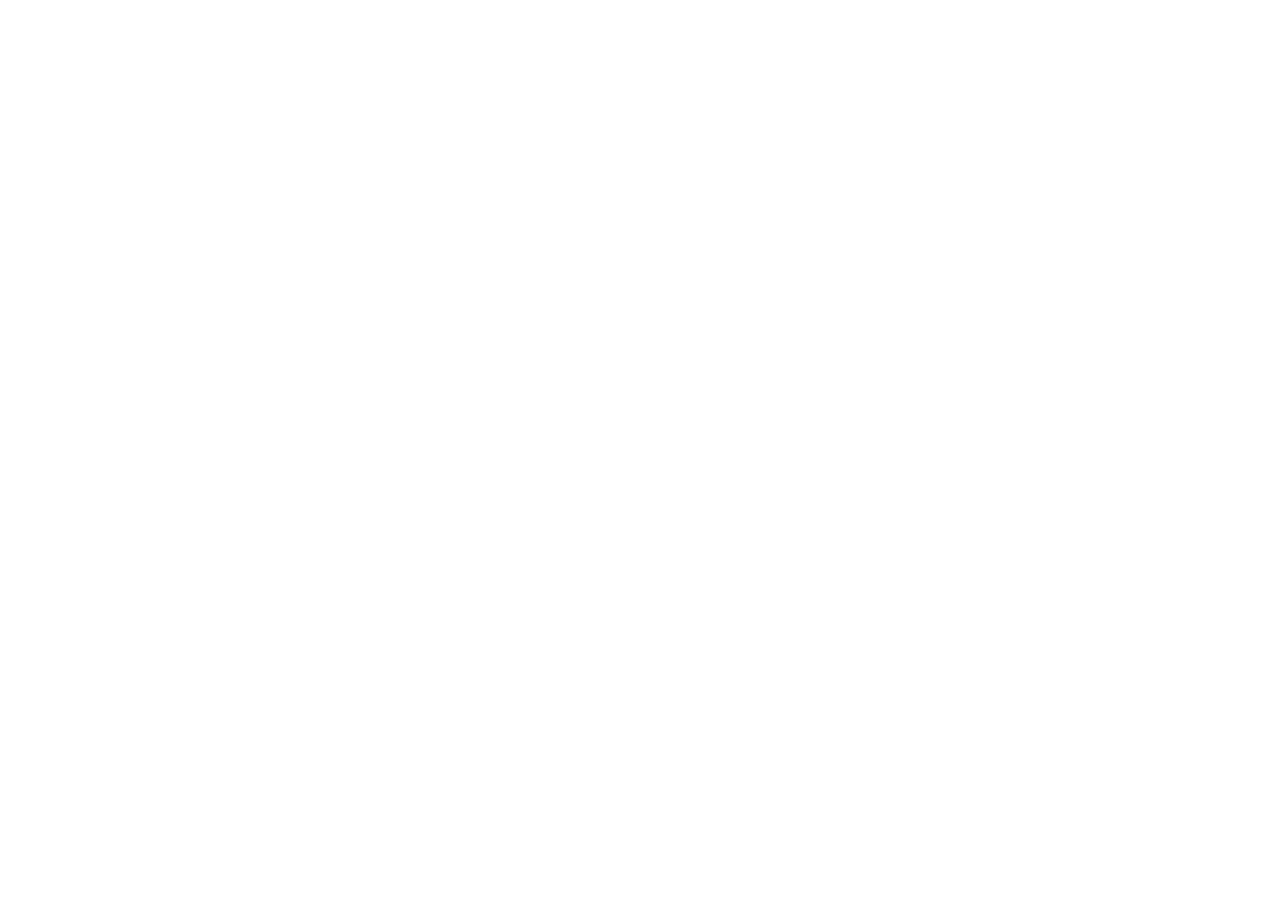
==== index.html @ 1f86a357 "Add production fallback for CCAI relaunch" ====
<!doctype html>
<html lang="en">
<head>
<meta charset="utf-8">
<meta name="viewport" content="width=device-width,initial-scale=1">
<title>Crypto Clarity AI</title>
<meta name="description" content="Crypto portfolio health, concentration risk, stress testing and rebalancing. No wallet connection required.">
<meta http-equiv="refresh" content="0;url=https://cryptoclarityai-live.lovable.app/">
<style>body{background:#080b12;color:#edf4ff;font:16px system-ui;display:grid;place-items:center;min-height:100vh;margin:0}a{color:#65e5c1}</style>
</head>
<body>
<p>Loading Crypto Clarity AI… <a href="https://cryptoclarityai-live.lovable.app/">continue</a></p>
</body>
</html>
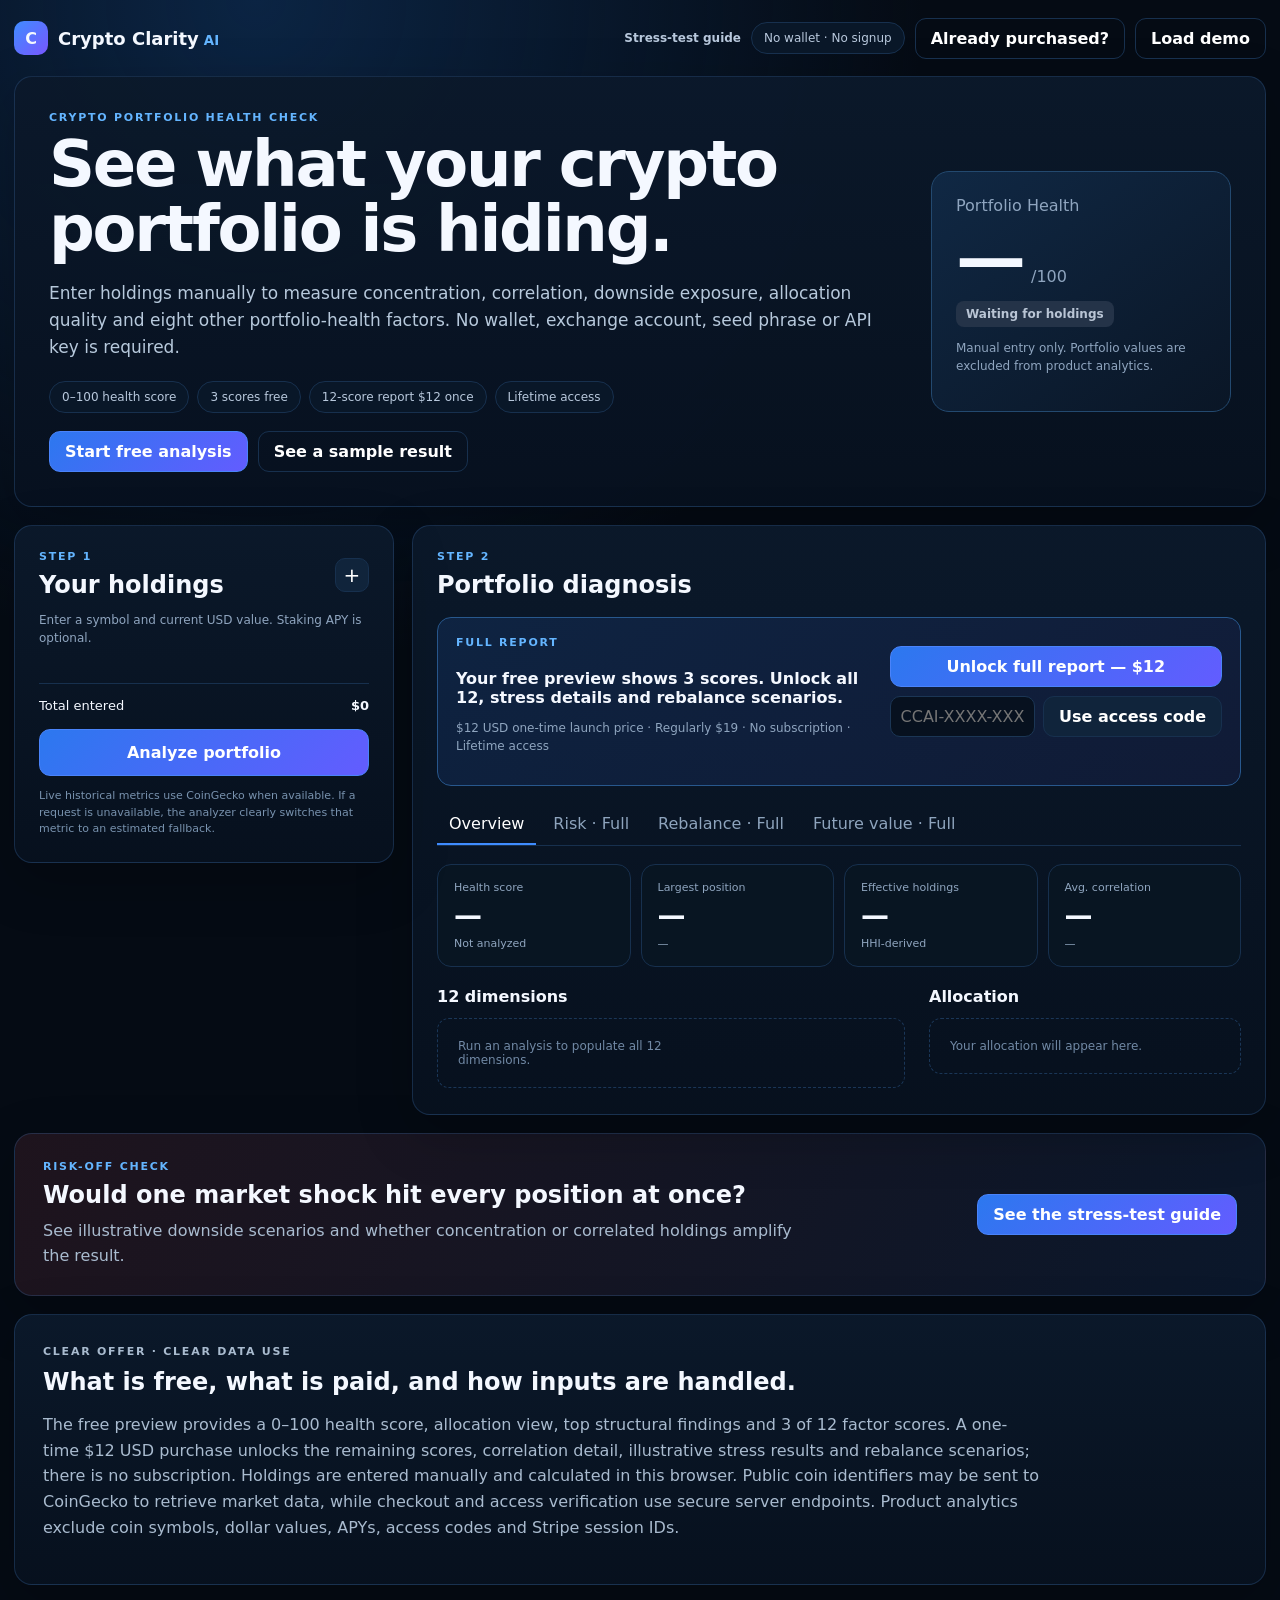
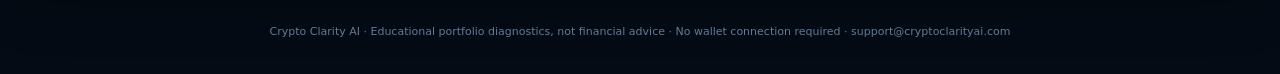
==== commit 6f0a6301: "Add tracked CCAI stress-test conversion campaign" ====
--- a/index.html
+++ b/index.html
@@ -1,14 +1,186 @@
 <!doctype html>
 <html lang="en">
 <head>
-<meta charset="utf-8">
-<meta name="viewport" content="width=device-width,initial-scale=1">
-<title>Crypto Clarity AI</title>
-<meta name="description" content="Crypto portfolio health, concentration risk, stress testing and rebalancing. No wallet connection required.">
-<meta http-equiv="refresh" content="0;url=https://cryptoclarityai-live.lovable.app/">
-<style>body{background:#080b12;color:#edf4ff;font:16px system-ui;display:grid;place-items:center;min-height:100vh;margin:0}a{color:#65e5c1}</style>
+  <meta charset="UTF-8" />
+  <meta name="viewport" content="width=device-width, initial-scale=1.0" />
+  <meta name="theme-color" content="#07111f" />
+  <meta name="description" content="Check your crypto portfolio health score, concentration risk and downside exposure without connecting a wallet. Free preview; complete report for $12 once." />
+
+  <script>
+    (function () {
+      var params = new URLSearchParams(location.search);
+      if (location.pathname === '/checkout/success' && params.has('session_id')) {
+        window.__ccaiCheckoutSessionId = params.get('session_id');
+        history.replaceState({}, '', location.pathname);
+      }
+    })();
+  </script>
+  <script>
+    !function(t,e){var o,n,p,r;e.__SV||(window.posthog=e,e._i=[],e.init=function(i,s,a){function g(t,e){var o=e.split(".");2==o.length&&(t=t[o[0]],e=o[1]),t[e]=function(){t.push([e].concat(Array.prototype.slice.call(arguments,0)))}}(p=t.createElement("script")).type="text/javascript",p.crossOrigin="anonymous",p.async=!0,p.src=s.api_host.replace(".i.posthog.com","-assets.i.posthog.com")+"/static/array.js",(r=t.getElementsByTagName("script")[0]).parentNode.insertBefore(p,r);var u=e;for(void 0!==a?u=e[a]=[]:a="posthog",u.people=u.people||[],u.toString=function(t){var e="posthog";return"posthog"!==a&&(e+="."+a),t||(e+=" (stub)"),e},u.people.toString=function(){return u.toString(1)+".people (stub)"},o="capture identify alias people.set people.set_once set_config register register_once unregister opt_out_capturing has_opted_out_capturing opt_in_capturing reset isFeatureEnabled onFeatureFlags getFeatureFlag getFeatureFlagPayload reloadFeatureFlags group updateEarlyAccessFeatureEnrollment getEarlyAccessFeatures getActiveMatchingSurveys getSurveys getNextSurveyStep onSessionId".split(" "),n=0;n<o.length;n++)g(u,o[n]);e._i.push([i,s,a])},e.__SV=1)}(document,window.posthog||[]);
+    posthog.init('phc_yfGj2gCW6GdiF2PmV78kYWiWhodFVHKrC2s2zm96a6wd',{
+      api_host:'https://us.i.posthog.com',
+      defaults:'2026-05-30',
+      autocapture:false,
+      capture_pageview:true,
+      capture_pageleave:true,
+      disable_session_recording:true,
+      persistence:'localStorage',
+      person_profiles:'identified_only'
+    });
+    posthog.register({product:'crypto_clarity_ai',surface:'migration_app',tracking_version:'ccai-funnel-v2'});
+  </script>
+  <title>Crypto Clarity AI — Portfolio Health Analyzer</title>
+  <link rel="preconnect" href="https://api.coingecko.com" />
+  <link rel="stylesheet" href="./styles.css" />
 </head>
 <body>
-<p>Loading Crypto Clarity AI… <a href="https://cryptoclarityai-live.lovable.app/">continue</a></p>
+  <div class="app-shell">
+    <header class="topbar">
+      <a class="brand" href="#top" aria-label="Crypto Clarity AI home">
+        <span class="brand-mark">C</span>
+        <span><strong>Crypto Clarity</strong><small>AI</small></span>
+      </a>
+      <div class="topbar-actions">
+        <a class="text-link" href="./stress-test" data-track-cta="stress_test_guide">Stress-test guide</a>
+        <span class="privacy-pill">No wallet · No signup</span>
+        <button id="openAccessBtn" class="btn btn-ghost">Already purchased?</button>
+        <button id="loadDemoBtn" class="btn btn-ghost">Load demo</button>
+      </div>
+    </header>
+
+    <main id="top">
+      <section class="hero panel">
+        <div>
+          <p class="eyebrow">CRYPTO PORTFOLIO HEALTH CHECK</p>
+          <h1>See what your crypto portfolio is hiding.</h1>
+          <p class="hero-copy">Enter holdings manually to measure concentration, correlation, downside exposure, allocation quality and eight other portfolio-health factors. No wallet, exchange account, seed phrase or API key is required.</p>
+          <div class="hero-badges">
+            <span>0–100 health score</span><span>3 scores free</span><span>12-score report $12 once</span><span>Lifetime access</span>
+          </div>
+          <div class="hero-actions">
+            <a id="heroAnalyzeCta" class="btn btn-primary" href="#holdings" data-track-cta="hero_start_analysis">Start free analysis</a>
+            <button id="heroDemoBtn" class="btn btn-ghost" type="button">See a sample result</button>
+          </div>
+        </div>
+        <div class="hero-score-card">
+          <span class="muted">Portfolio Health</span>
+          <div class="hero-score"><strong id="heroScore">—</strong><span>/100</span></div>
+          <div id="heroRating" class="rating neutral">Waiting for holdings</div>
+          <p id="heroInsight" class="muted small">Manual entry only. Portfolio values are excluded from product analytics.</p>
+        </div>
+      </section>
+
+      <section id="holdings" class="workspace-grid">
+        <aside class="panel input-panel">
+          <div class="section-heading">
+            <div><p class="eyebrow">STEP 1</p><h2>Your holdings</h2></div>
+            <button id="addHoldingBtn" class="icon-btn" aria-label="Add holding">+</button>
+          </div>
+          <p class="muted small">Enter a symbol and current USD value. Staking APY is optional.</p>
+          <div id="holdingsRows" class="holdings-rows"></div>
+          <div class="input-summary">
+            <span>Total entered</span><strong id="enteredTotal">$0</strong>
+          </div>
+          <button id="analyzeBtn" class="btn btn-primary btn-wide">Analyze portfolio</button>
+          <p id="dataMode" class="status-note">Live historical metrics use CoinGecko when available. If a request is unavailable, the analyzer clearly switches that metric to an estimated fallback.</p>
+        </aside>
+
+        <section class="panel results-panel">
+          <div class="section-heading">
+            <div><p class="eyebrow">STEP 2</p><h2>Portfolio diagnosis</h2></div>
+            <span id="analysisTimestamp" class="muted small"></span>
+          </div>
+
+          <section id="accessGate" class="access-gate" aria-labelledby="accessHeading">
+            <div>
+              <p class="eyebrow">FULL REPORT</p>
+              <h3 id="accessHeading">Your free preview shows 3 scores. Unlock all 12, stress details and rebalance scenarios.</h3>
+              <p class="muted small">$12 USD one-time launch price · Regularly $19 · No subscription · Lifetime access</p>
+            </div>
+            <div class="access-actions">
+              <button id="checkoutBtn" class="btn btn-primary">Unlock full report — $12</button>
+              <form id="accessForm" class="access-form">
+                <input id="accessCodeInput" aria-label="Lifetime access code" autocomplete="off" placeholder="CCAI-XXXX-XXXX-XXXX-XXXX" />
+                <button class="btn" type="submit">Use access code</button>
+              </form>
+              <p id="accessStatus" class="status-note" role="status" aria-live="polite"></p>
+            </div>
+          </section>
+
+          <nav class="tabs" aria-label="Analysis views">
+            <button class="tab active" data-tab="overview">Overview</button>
+            <button class="tab" data-tab="risk" data-requires-access="true" aria-disabled="true">Risk · Full</button>
+            <button class="tab" data-tab="rebalance" data-requires-access="true" aria-disabled="true">Rebalance · Full</button>
+            <button class="tab" data-tab="future" data-requires-access="true" aria-disabled="true">Future value · Full</button>
+          </nav>
+
+          <div id="tab-overview" class="tab-panel active">
+            <div class="kpi-grid">
+              <article class="kpi"><span>Health score</span><strong id="healthScore">—</strong><small id="healthLabel">Not analyzed</small></article>
+              <article class="kpi"><span>Largest position</span><strong id="topWeight">—</strong><small id="topAsset">—</small></article>
+              <article class="kpi"><span>Effective holdings</span><strong id="effectiveHoldings">—</strong><small>HHI-derived</small></article>
+              <article class="kpi"><span>Avg. correlation</span><strong id="avgCorrelation">—</strong><small id="correlationMode">—</small></article>
+            </div>
+            <div class="score-layout">
+              <div>
+                <h3>12 dimensions</h3>
+                <div id="dimensionGrid" class="dimension-grid empty-state">Run an analysis to populate all 12 dimensions.</div>
+              </div>
+              <div>
+                <h3>Allocation</h3>
+                <div id="allocationBars" class="allocation-bars empty-state">Your allocation will appear here.</div>
+                <div id="topInsights" class="insights"></div>
+              </div>
+            </div>
+          </div>
+
+          <div id="tab-risk" class="tab-panel">
+            <div class="section-heading compact"><div><h3>Crash stress tests</h3><p class="muted small">Illustrative historical-style shocks applied to your current dollar allocation.</p></div></div>
+            <div id="stressGrid" class="stress-grid empty-state">Run an analysis to calculate downside scenarios.</div>
+            <h3>Historical risk metrics</h3>
+            <div id="assetRiskTable" class="table-wrap empty-state">Historical volatility, max drawdown and BTC correlation will appear here when available.</div>
+          </div>
+
+          <div id="tab-rebalance" class="tab-panel">
+            <div class="strategy-picker" role="group" aria-label="Rebalance strategy">
+              <button class="strategy active" data-strategy="btcCore">BTC Core</button>
+              <button class="strategy" data-strategy="balanced">Balanced</button>
+              <button class="strategy" data-strategy="aggressive">Aggressive Diversification</button>
+            </div>
+            <p class="muted small">Migration-build targets are transparent defaults designed to preserve the three strategy modes from CCAI. They should be validated against the original Replit formulas before production cutover.</p>
+            <div id="rebalanceSummary" class="rebalance-summary empty-state">Run an analysis to generate exact dollar moves.</div>
+            <div id="rebalanceTable" class="table-wrap"></div>
+          </div>
+
+          <div id="tab-future" class="tab-panel">
+            <div class="future-controls">
+              <label>Years<input id="futureYears" type="range" min="1" max="15" value="5" /><span id="futureYearsLabel">5 years</span></label>
+              <label>Monthly contribution<input id="monthlyContribution" type="number" min="0" step="50" value="0" /></label>
+            </div>
+            <div id="futureCards" class="future-grid empty-state">Run an analysis to project bear, base and bull scenarios.</div>
+            <p class="status-note">Future-value scenarios are educational illustrations, not forecasts or financial advice. Staking APY is included only for positions you mark as staked.</p>
+          </div>
+        </section>
+      </section>
+
+      <section class="panel campaign-strip" aria-labelledby="stressCampaignHeading">
+        <div>
+          <p class="eyebrow">RISK-OFF CHECK</p>
+          <h2 id="stressCampaignHeading">Would one market shock hit every position at once?</h2>
+          <p>See illustrative downside scenarios and whether concentration or correlated holdings amplify the result.</p>
+        </div>
+        <a class="btn btn-primary" href="./stress-test" data-track-cta="in_app_stress_test">See the stress-test guide</a>
+      </section>
+
+      <section class="panel methodology-note">
+        <p class="eyebrow">CLEAR OFFER · CLEAR DATA USE</p>
+        <h2>What is free, what is paid, and how inputs are handled.</h2>
+        <p>The free preview provides a 0–100 health score, allocation view, top structural findings and 3 of 12 factor scores. A one-time $12 USD purchase unlocks the remaining scores, correlation detail, illustrative stress results and rebalance scenarios; there is no subscription. Holdings are entered manually and calculated in this browser. Public coin identifiers may be sent to CoinGecko to retrieve market data, while checkout and access verification use secure server endpoints. Product analytics exclude coin symbols, dollar values, APYs, access codes and Stripe session IDs.</p>
+      </section>
+    </main>
+
+    <footer>Crypto Clarity AI · Educational portfolio diagnostics, not financial advice · No wallet connection required · support@cryptoclarityai.com</footer>
+  </div>
+  <script type="module" src="./app.js"></script>
 </body>
-</html>+</html>
--- a/styles.css
+++ b/styles.css
@@ -0,0 +1,81 @@
+:root {
+  --bg: #050b14;
+  --panel: #091423;
+  --panel-2: #0d1b2d;
+  --line: #17304e;
+  --text: #f4f8ff;
+  --muted: #8fa5bf;
+  --blue: #3f8cff;
+  --blue-2: #64b5ff;
+  --green: #31d18b;
+  --yellow: #f6c85f;
+  --red: #ff6877;
+  --radius: 18px;
+  font-family: Inter, ui-sans-serif, system-ui, -apple-system, BlinkMacSystemFont, "Segoe UI", sans-serif;
+  color: var(--text);
+  background: var(--bg);
+}
+* { box-sizing: border-box; }
+html { scroll-behavior: smooth; }
+body { margin: 0; background: radial-gradient(circle at 20% 0%, #0b2443 0, transparent 34%), var(--bg); min-height: 100vh; }
+button, input { font: inherit; }
+button { cursor: pointer; }
+.app-shell { width: min(1480px, calc(100% - 28px)); margin: 0 auto; }
+.topbar { height: 76px; display:flex; align-items:center; justify-content:space-between; gap:16px; }
+.brand { color:var(--text); text-decoration:none; display:flex; align-items:center; gap:10px; }
+.brand-mark { display:grid; place-items:center; width:34px; height:34px; border-radius:10px; background:linear-gradient(135deg,var(--blue),#7857ff); font-weight:900; }
+.brand strong { font-size:18px; }.brand small { color:var(--blue-2); margin-left:5px; font-weight:800; }
+.topbar-actions { display:flex; align-items:center; gap:10px; }
+.text-link { color:#b8c8dc; font-size:12px; font-weight:750; text-decoration:none; }.text-link:hover{color:white}
+.privacy-pill, .hero-badges span { border:1px solid var(--line); background:#091728; color:#b8c8dc; border-radius:999px; padding:8px 12px; font-size:12px; }
+.panel { border:1px solid rgba(67,126,190,.25); background:linear-gradient(180deg,rgba(11,25,43,.97),rgba(7,17,31,.96)); border-radius:var(--radius); box-shadow:0 18px 55px rgba(0,0,0,.22); }
+.hero { padding:34px; display:grid; grid-template-columns:minmax(0,1fr) 300px; gap:36px; align-items:center; }
+.eyebrow { margin:0 0 8px; color:var(--blue-2); font-size:11px; font-weight:900; letter-spacing:.16em; }
+h1 { margin:0; font-size:clamp(34px,5vw,64px); line-height:1.02; max-width:850px; letter-spacing:-.035em; }
+h2 { margin:0; font-size:24px; } h3 { margin:20px 0 12px; font-size:16px; }
+.hero-copy { color:#b7c9dc; font-size:17px; line-height:1.6; max-width:900px; }
+.hero-badges { display:flex; flex-wrap:wrap; gap:8px; margin-top:20px; }
+.hero-actions { display:flex; flex-wrap:wrap; gap:10px; margin-top:18px; }.hero-actions .btn{text-decoration:none;display:inline-flex;align-items:center;justify-content:center}
+.hero-score-card { min-height:220px; border-radius:18px; padding:24px; background:linear-gradient(145deg,#102844,#0a1626); border:1px solid #23496f; display:flex; flex-direction:column; justify-content:center; }
+.hero-score { display:flex; align-items:baseline; gap:5px; margin:8px 0; }.hero-score strong { font-size:70px; line-height:1; }.hero-score span { color:var(--muted); }
+.rating { display:inline-flex; width:max-content; padding:6px 10px; border-radius:8px; font-size:12px; font-weight:800; }.rating.neutral{background:#243348;color:#b9c5d5}.rating.good{background:rgba(49,209,139,.14);color:var(--green)}.rating.warn{background:rgba(246,200,95,.14);color:var(--yellow)}.rating.bad{background:rgba(255,104,119,.14);color:var(--red)}
+.workspace-grid { display:grid; grid-template-columns:380px minmax(0,1fr); gap:18px; margin-top:18px; align-items:start; }
+.input-panel,.results-panel,.methodology-note { padding:24px; }.input-panel { position:sticky; top:12px; }
+.section-heading { display:flex; align-items:center; justify-content:space-between; gap:16px; }.section-heading.compact { align-items:flex-start; }
+.muted { color:var(--muted); }.small { font-size:12px; line-height:1.5; }
+.icon-btn { width:34px;height:34px;border-radius:10px;border:1px solid var(--line);color:white;background:#10243b;font-size:20px; }
+.holdings-rows { display:flex; flex-direction:column; gap:10px; margin:18px 0; }
+.holding-row { display:grid; grid-template-columns:68px 1fr 70px 34px; gap:7px; align-items:center; }
+.holding-row input { width:100%; min-width:0; background:#07111f; color:white; border:1px solid #1b3655; border-radius:10px; padding:10px; outline:none; }.holding-row input:focus{border-color:var(--blue)}
+.holding-row .apy-wrap { position:relative; }.holding-row .apy-wrap::after{content:"%";position:absolute;right:9px;top:10px;color:var(--muted);font-size:12px}.holding-row .apy-wrap input{padding-right:22px}
+.remove-btn { width:34px;height:34px;border:0;border-radius:10px;background:#24141c;color:#ff8a94; }
+.input-summary { display:flex; justify-content:space-between; border-top:1px solid var(--line); padding-top:14px; margin-top:4px; font-size:13px; }
+.btn { border-radius:11px; padding:10px 15px; border:1px solid var(--line); color:white; background:#10243b; font-weight:750; }.btn:hover{filter:brightness(1.08)}.btn-primary{background:linear-gradient(135deg,#2c78ef,#635cff);border-color:#4a83fa}.btn-ghost{background:transparent}.btn-wide{width:100%;margin-top:16px;padding:13px}
+.status-note { color:#7892ae; font-size:11px; line-height:1.5; margin:12px 0 0; }
+.tabs { display:flex; gap:5px; margin:18px 0; border-bottom:1px solid var(--line); overflow:auto; }.tab{border:0;background:transparent;color:#8ea4bd;padding:10px 12px;border-bottom:2px solid transparent;white-space:nowrap}.tab.active{color:white;border-color:var(--blue)}.tab-panel{display:none}.tab-panel.active{display:block}
+.kpi-grid { display:grid; grid-template-columns:repeat(4,minmax(0,1fr)); gap:10px; }.kpi{padding:16px;border:1px solid var(--line);border-radius:14px;background:#081522}.kpi span,.kpi small{display:block;color:var(--muted);font-size:11px}.kpi strong{display:block;font-size:28px;margin:5px 0}
+.score-layout { display:grid; grid-template-columns:1.2fr .8fr; gap:24px; }
+.dimension-grid { display:grid; grid-template-columns:repeat(2,minmax(0,1fr)); gap:9px; }.dimension-card{padding:13px;border:1px solid var(--line);border-radius:12px;background:#081522}.dimension-top{display:flex;justify-content:space-between;gap:8px;font-size:12px}.score-bar{height:6px;background:#14283e;border-radius:99px;margin-top:10px;overflow:hidden}.score-fill{height:100%;border-radius:99px;background:linear-gradient(90deg,#ff6877,#f6c85f 45%,#31d18b)}
+.allocation-bars{display:flex;flex-direction:column;gap:10px}.allocation-row{display:grid;grid-template-columns:52px 1fr 54px;gap:8px;align-items:center;font-size:12px}.allocation-track{height:9px;background:#14283e;border-radius:99px;overflow:hidden}.allocation-fill{height:100%;background:linear-gradient(90deg,var(--blue),#7a64ff);border-radius:99px}
+.insights { display:flex; flex-direction:column; gap:8px; margin-top:16px; }.insight{padding:12px;border-left:3px solid var(--blue);background:#091a2a;border-radius:7px;font-size:12px;line-height:1.45}.insight.warn{border-color:var(--yellow)}.insight.bad{border-color:var(--red)}
+.empty-state { color:#7189a5; border:1px dashed #1a3657; border-radius:12px; padding:20px; font-size:12px; }
+.stress-grid { display:grid;grid-template-columns:repeat(4,minmax(0,1fr));gap:10px }.stress-card{padding:15px;border:1px solid var(--line);border-radius:12px;background:#081522}.stress-card span,.stress-card small{display:block;color:var(--muted);font-size:11px}.stress-card strong{display:block;color:var(--red);font-size:20px;margin:6px 0}.stress-card em{font-style:normal;color:#dbe7f5;font-size:12px}
+.table-wrap{overflow:auto;border:1px solid var(--line);border-radius:12px}.table-wrap table{width:100%;border-collapse:collapse;font-size:12px}.table-wrap th,.table-wrap td{text-align:left;padding:10px 12px;border-bottom:1px solid #132b46;white-space:nowrap}.table-wrap th{color:#8ea4bd;font-weight:700;background:#081522}.table-wrap tr:last-child td{border-bottom:0}
+.strategy-picker{display:flex;gap:7px;flex-wrap:wrap;margin-top:8px}.strategy{border:1px solid var(--line);background:#081522;color:#8ea4bd;padding:9px 12px;border-radius:10px}.strategy.active{background:#12325b;color:white;border-color:#2d70bc}
+.rebalance-summary{margin:16px 0;padding:16px;border:1px solid var(--line);border-radius:12px;background:#081522}.move-buy{color:var(--green);font-weight:800}.move-sell{color:var(--red);font-weight:800}.move-hold{color:var(--muted)}
+.future-controls{display:grid;grid-template-columns:1fr 1fr;gap:14px;margin:10px 0 18px}.future-controls label{display:flex;flex-direction:column;gap:7px;color:var(--muted);font-size:12px}.future-controls input[type="number"]{background:#07111f;color:white;border:1px solid var(--line);border-radius:10px;padding:10px}.future-controls input[type="range"]{width:100%}
+.future-grid{display:grid;grid-template-columns:repeat(3,minmax(0,1fr));gap:10px}.future-card{padding:18px;border:1px solid var(--line);border-radius:14px;background:#081522}.future-card span{font-size:12px;color:var(--muted)}.future-card strong{display:block;font-size:26px;margin:8px 0}.future-card small{color:#89a2bd}
+.methodology-note{margin:18px 0;padding:28px}.methodology-note p{max-width:1000px;line-height:1.6;color:#a9bbcf}footer{text-align:center;color:#617a96;font-size:11px;padding:22px 0 36px}
+.campaign-strip{margin:18px 0 0;padding:26px 28px;display:flex;align-items:center;justify-content:space-between;gap:24px;background:linear-gradient(120deg,rgba(255,104,119,.1),rgba(63,140,255,.1))}.campaign-strip h2{max-width:760px}.campaign-strip p:not(.eyebrow){margin:10px 0 0;max-width:780px;color:#a9bbcf;line-height:1.55}.campaign-strip .btn{white-space:nowrap;text-decoration:none}
+@media(max-width:1050px){.workspace-grid{grid-template-columns:1fr}.input-panel{position:static}.score-layout{grid-template-columns:1fr}.stress-grid{grid-template-columns:repeat(2,1fr)}}
+@media(max-width:720px){.app-shell{width:min(100% - 16px,1480px)}.topbar{height:64px}.privacy-pill,.topbar-actions .text-link{display:none}.hero{grid-template-columns:1fr;padding:22px}.hero-score-card{min-height:170px}.hero-score strong{font-size:56px}.input-panel,.results-panel{padding:16px}.holding-row{grid-template-columns:62px 1fr 62px 32px}.kpi-grid{grid-template-columns:repeat(2,1fr)}.dimension-grid{grid-template-columns:1fr}.stress-grid,.future-grid,.future-controls{grid-template-columns:1fr}.topbar-actions .btn{padding:8px 10px}.campaign-strip{align-items:flex-start;flex-direction:column;padding:22px}.campaign-strip .btn{width:100%;text-align:center}}
+
+
+.access-gate{margin:18px 0;padding:18px;border:1px solid #28588d;border-radius:14px;background:linear-gradient(135deg,rgba(44,120,239,.13),rgba(99,92,255,.08));display:grid;grid-template-columns:minmax(0,1fr) minmax(300px,.8fr);gap:18px;align-items:center}
+.access-gate.unlocked{border-color:rgba(49,209,139,.45);background:rgba(49,209,139,.08)}
+.access-actions{display:flex;flex-direction:column;gap:9px}.access-form{display:grid;grid-template-columns:1fr auto;gap:8px}.access-form input{min-width:0;background:#07111f;color:white;border:1px solid #1b3655;border-radius:10px;padding:10px}
+.tab.locked{color:#667a90}.dimension-locked{border-style:dashed;background:linear-gradient(135deg,#0a1727,#101a2b)}
+@media(max-width:720px){.access-gate{grid-template-columns:1fr}.access-form{grid-template-columns:1fr}}
+
+.campaign-page{max-width:1180px}.campaign-hero{padding:54px;display:grid;grid-template-columns:minmax(0,1fr) 300px;gap:42px;align-items:center}.campaign-hero h1{font-size:clamp(38px,6vw,68px)}.shock-card{padding:26px;border-radius:18px;border:1px solid rgba(255,104,119,.4);background:linear-gradient(145deg,#23141d,#0b1726)}.shock-card span,.shock-card small{display:block;color:var(--muted);font-size:12px}.shock-card strong{display:block;margin:12px 0 4px;color:var(--red);font-size:54px;line-height:1}.shock-card p{margin:8px 0 18px;color:#dce7f3}.campaign-content{display:grid;grid-template-columns:1.15fr .85fr;gap:18px;margin-top:18px}.explainer-card{padding:30px}.explainer-card>p{color:#a9bbcf;line-height:1.65}.scenario-result{display:grid;grid-template-columns:repeat(3,1fr);gap:10px;margin:22px 0}.scenario-result div{padding:14px;border-radius:12px;border:1px solid var(--line);background:#081522}.scenario-result span{display:block;color:var(--muted);font-size:11px}.scenario-result strong{display:block;margin-top:7px;font-size:20px}.scenario-result .loss{color:var(--red)}.check-list{display:flex;flex-direction:column;gap:14px;padding-left:20px;color:#a9bbcf;line-height:1.5}.check-list strong{color:white}.final-cta{margin-top:18px;padding:38px;text-align:center}.final-cta h2,.final-cta>p{max-width:780px;margin-left:auto;margin-right:auto}.final-cta>p{color:#a9bbcf;line-height:1.6}.final-cta .btn{display:inline-flex;margin-top:8px;text-decoration:none}.final-cta .status-note{margin-top:18px}
+@media(max-width:800px){.campaign-hero{grid-template-columns:1fr;padding:28px}.campaign-content{grid-template-columns:1fr}.scenario-result{grid-template-columns:1fr}.final-cta{padding:28px}}
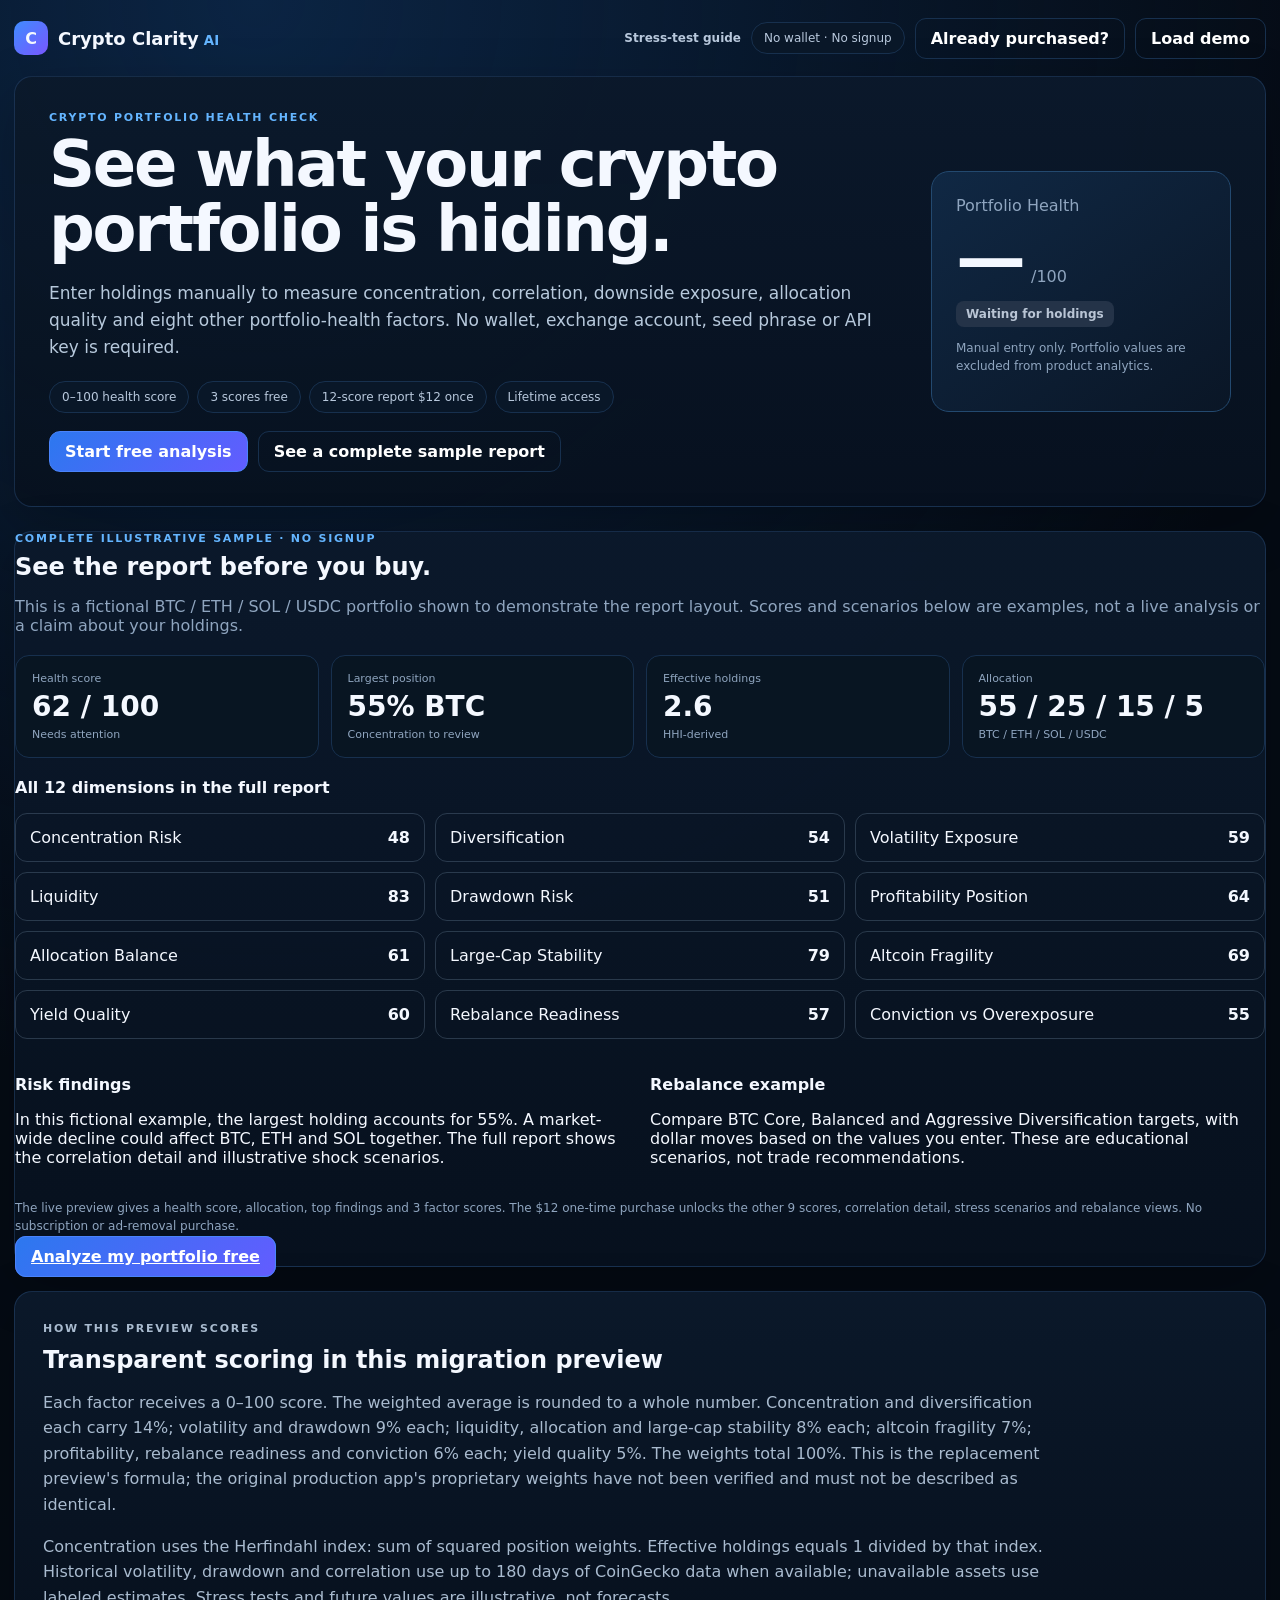
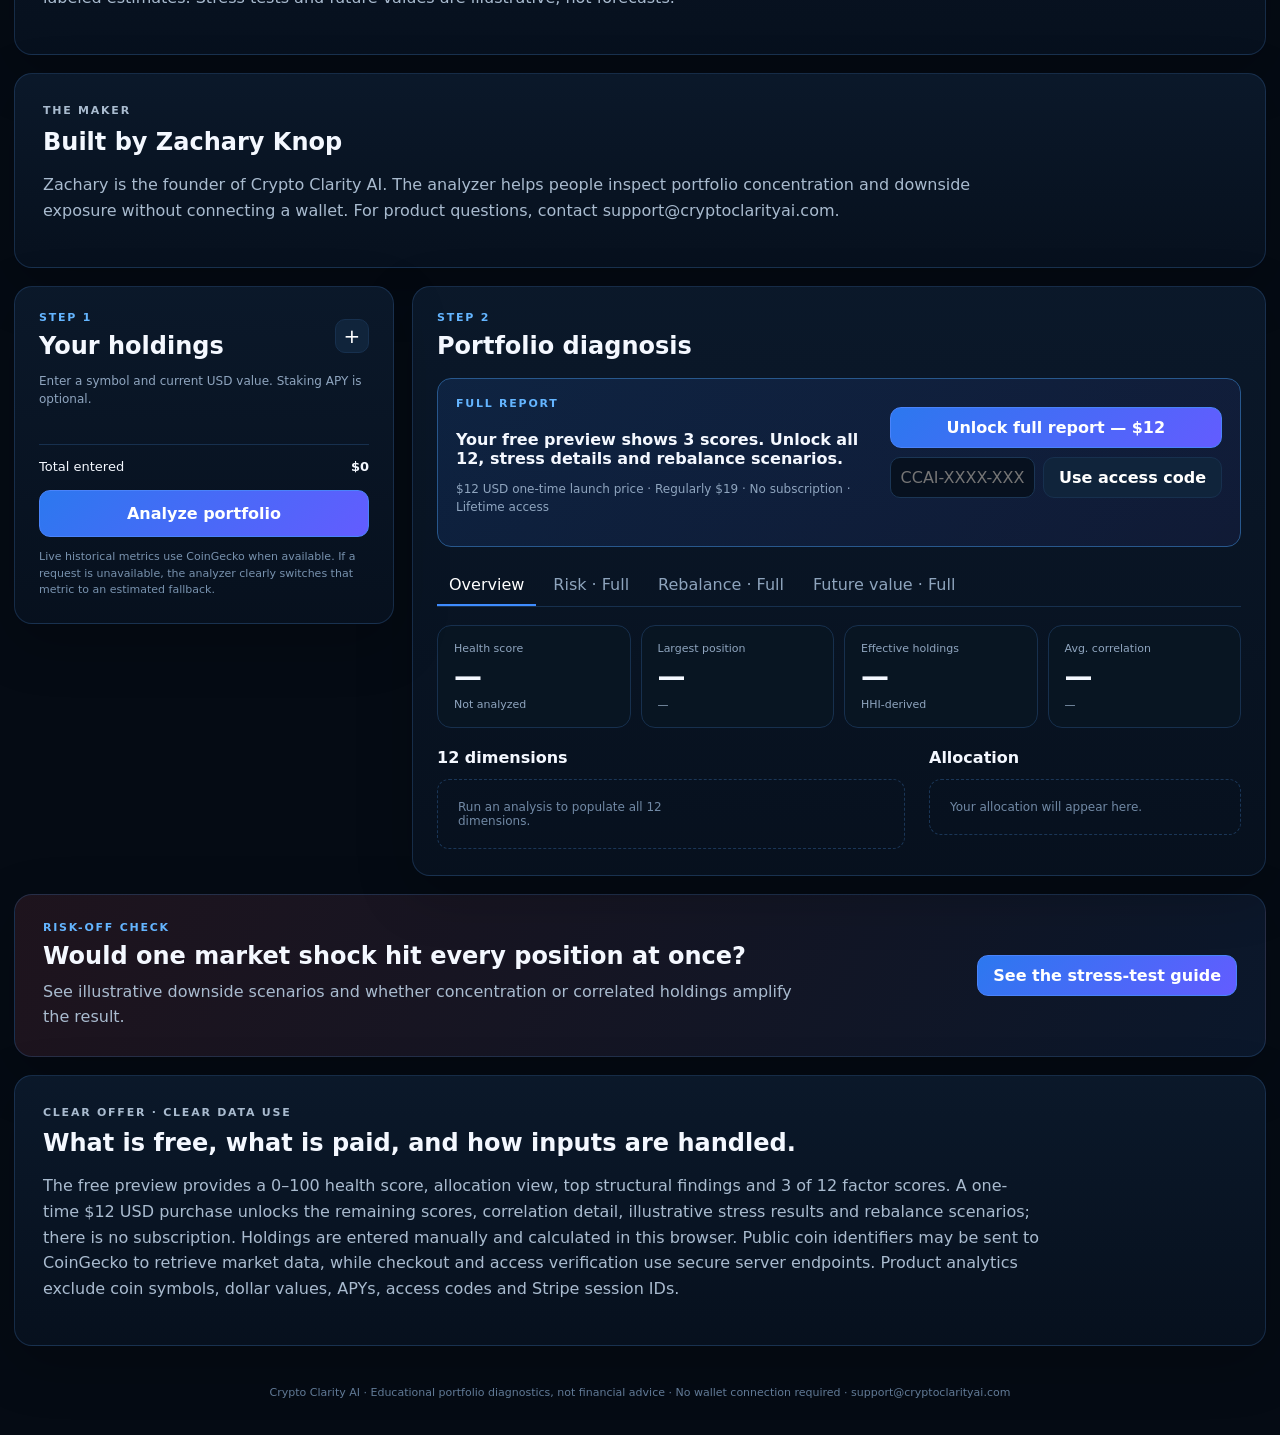
==== commit a606815a: "Show complete illustrative report, offer, preview weights, and maker" ====
--- a/index.html
+++ b/index.html
@@ -4,7 +4,7 @@
   <meta charset="UTF-8" />
   <meta name="viewport" content="width=device-width, initial-scale=1.0" />
   <meta name="theme-color" content="#07111f" />
-  <meta name="description" content="Check your crypto portfolio health score, concentration risk and downside exposure without connecting a wallet. Free preview; complete report for $12 once." />
+  <meta name="description" content="Check your crypto portfolio health score, concentration risk and downside exposure without connecting a wallet. Free preview with 3 factor scores; full 12-factor report for $12 once, no subscription." />
 
   <script>
     (function () {
@@ -32,6 +32,9 @@
   <title>Crypto Clarity AI — Portfolio Health Analyzer</title>
   <link rel="preconnect" href="https://api.coingecko.com" />
   <link rel="stylesheet" href="./styles.css" />
+<style>
+.sample-report{margin:24px 0}.sample-summary{display:grid;grid-template-columns:repeat(4,minmax(0,1fr));gap:12px;margin:20px 0}.sample-dimensions{display:grid;grid-template-columns:repeat(3,minmax(0,1fr));gap:10px;margin:16px 0}.sample-dimensions span{display:flex;justify-content:space-between;gap:12px;padding:14px;border:1px solid rgba(160,190,220,.22);border-radius:12px}.sample-detail{display:grid;grid-template-columns:repeat(2,minmax(0,1fr));gap:20px;margin:16px 0}@media(max-width:760px){.sample-summary,.sample-dimensions,.sample-detail{grid-template-columns:1fr}}
+</style>
 </head>
 <body>
   <div class="app-shell">
@@ -59,7 +62,7 @@
           </div>
           <div class="hero-actions">
             <a id="heroAnalyzeCta" class="btn btn-primary" href="#holdings" data-track-cta="hero_start_analysis">Start free analysis</a>
-            <button id="heroDemoBtn" class="btn btn-ghost" type="button">See a sample result</button>
+            <a class="btn btn-ghost" href="#sample-report">See a complete sample report</a>
           </div>
         </div>
         <div class="hero-score-card">
@@ -70,6 +73,36 @@
         </div>
       </section>
 
+
+      <section class="panel sample-report" id="sample-report" aria-labelledby="sampleHeading">
+        <p class="eyebrow">COMPLETE ILLUSTRATIVE SAMPLE · NO SIGNUP</p>
+        <h2 id="sampleHeading">See the report before you buy.</h2>
+        <p class="muted">This is a fictional BTC / ETH / SOL / USDC portfolio shown to demonstrate the report layout. Scores and scenarios below are examples, not a live analysis or a claim about your holdings.</p>
+        <div class="sample-summary">
+          <article class="kpi"><span>Health score</span><strong>62 / 100</strong><small>Needs attention</small></article>
+          <article class="kpi"><span>Largest position</span><strong>55% BTC</strong><small>Concentration to review</small></article>
+          <article class="kpi"><span>Effective holdings</span><strong>2.6</strong><small>HHI-derived</small></article>
+          <article class="kpi"><span>Allocation</span><strong>55 / 25 / 15 / 5</strong><small>BTC / ETH / SOL / USDC</small></article>
+        </div>
+        <h3>All 12 dimensions in the full report</h3>
+        <div class="sample-dimensions">
+          <span>Concentration Risk <b>48</b></span><span>Diversification <b>54</b></span><span>Volatility Exposure <b>59</b></span><span>Liquidity <b>83</b></span>
+          <span>Drawdown Risk <b>51</b></span><span>Profitability Position <b>64</b></span><span>Allocation Balance <b>61</b></span><span>Large-Cap Stability <b>79</b></span>
+          <span>Altcoin Fragility <b>69</b></span><span>Yield Quality <b>60</b></span><span>Rebalance Readiness <b>57</b></span><span>Conviction vs Overexposure <b>55</b></span>
+        </div>
+        <div class="sample-detail"><div><h3>Risk findings</h3><p>In this fictional example, the largest holding accounts for 55%. A market-wide decline could affect BTC, ETH and SOL together. The full report shows the correlation detail and illustrative shock scenarios.</p></div><div><h3>Rebalance example</h3><p>Compare BTC Core, Balanced and Aggressive Diversification targets, with dollar moves based on the values you enter. These are educational scenarios, not trade recommendations.</p></div></div>
+        <p class="muted small">The live preview gives a health score, allocation, top findings and 3 factor scores. The $12 one-time purchase unlocks the other 9 scores, correlation detail, stress scenarios and rebalance views. No subscription or ad-removal purchase.</p>
+        <a class="btn btn-primary" href="#holdings" data-track-cta="sample_start_analysis">Analyze my portfolio free</a>
+      </section>
+
+      <section class="panel methodology-note" id="methodology">
+        <p class="eyebrow">HOW THIS PREVIEW SCORES</p>
+        <h2>Transparent scoring in this migration preview</h2>
+        <p>Each factor receives a 0–100 score. The weighted average is rounded to a whole number. Concentration and diversification each carry 14%; volatility and drawdown 9% each; liquidity, allocation and large-cap stability 8% each; altcoin fragility 7%; profitability, rebalance readiness and conviction 6% each; yield quality 5%. The weights total 100%. This is the replacement preview's formula; the original production app's proprietary weights have not been verified and must not be described as identical.</p>
+        <p>Concentration uses the Herfindahl index: sum of squared position weights. Effective holdings equals 1 divided by that index. Historical volatility, drawdown and correlation use up to 180 days of CoinGecko data when available; unavailable assets use labeled estimates. Stress tests and future values are illustrative, not forecasts.</p>
+      </section>
+
+      <section class="panel methodology-note" id="maker"><p class="eyebrow">THE MAKER</p><h2>Built by Zachary Knop</h2><p>Zachary is the founder of Crypto Clarity AI. The analyzer helps people inspect portfolio concentration and downside exposure without connecting a wallet. For product questions, contact support@cryptoclarityai.com.</p></section>
       <section id="holdings" class="workspace-grid">
         <aside class="panel input-panel">
           <div class="section-heading">
--- a/styles.css
+++ b/styles.css
@@ -79,3 +79,30 @@
 
 .campaign-page{max-width:1180px}.campaign-hero{padding:54px;display:grid;grid-template-columns:minmax(0,1fr) 300px;gap:42px;align-items:center}.campaign-hero h1{font-size:clamp(38px,6vw,68px)}.shock-card{padding:26px;border-radius:18px;border:1px solid rgba(255,104,119,.4);background:linear-gradient(145deg,#23141d,#0b1726)}.shock-card span,.shock-card small{display:block;color:var(--muted);font-size:12px}.shock-card strong{display:block;margin:12px 0 4px;color:var(--red);font-size:54px;line-height:1}.shock-card p{margin:8px 0 18px;color:#dce7f3}.campaign-content{display:grid;grid-template-columns:1.15fr .85fr;gap:18px;margin-top:18px}.explainer-card{padding:30px}.explainer-card>p{color:#a9bbcf;line-height:1.65}.scenario-result{display:grid;grid-template-columns:repeat(3,1fr);gap:10px;margin:22px 0}.scenario-result div{padding:14px;border-radius:12px;border:1px solid var(--line);background:#081522}.scenario-result span{display:block;color:var(--muted);font-size:11px}.scenario-result strong{display:block;margin-top:7px;font-size:20px}.scenario-result .loss{color:var(--red)}.check-list{display:flex;flex-direction:column;gap:14px;padding-left:20px;color:#a9bbcf;line-height:1.5}.check-list strong{color:white}.final-cta{margin-top:18px;padding:38px;text-align:center}.final-cta h2,.final-cta>p{max-width:780px;margin-left:auto;margin-right:auto}.final-cta>p{color:#a9bbcf;line-height:1.6}.final-cta .btn{display:inline-flex;margin-top:8px;text-decoration:none}.final-cta .status-note{margin-top:18px}
 @media(max-width:800px){.campaign-hero{grid-template-columns:1fr;padding:28px}.campaign-content{grid-template-columns:1fr}.scenario-result{grid-template-columns:1fr}.final-cta{padding:28px}}
+
+
+/* Competitor exit-ramp comparison pages */
+.comparison-page{max-width:1180px}
+.comparison-hero{padding:52px;display:grid;grid-template-columns:minmax(0,1fr) 300px;gap:42px;align-items:center}
+.comparison-hero h1{font-size:clamp(38px,6vw,66px)}
+.comparison-score-card{padding:28px;border-radius:18px;border:1px solid rgba(63,140,255,.42);background:linear-gradient(145deg,#102844,#091423)}
+.comparison-score-card>span,.comparison-score-card small{display:block;color:var(--muted);font-size:12px}
+.comparison-score-card>strong{display:block;font-size:64px;line-height:1;margin:14px 0 10px}
+.comparison-score-card>strong span{font-size:22px;color:var(--muted)}
+.comparison-score-card p{color:#c3d2e4;line-height:1.5}
+.comparison-grid{display:grid;grid-template-columns:1fr 1fr;gap:18px;margin-top:18px}
+.comparison-card{padding:30px;position:relative;overflow:hidden}
+.comparison-card h2{font-size:28px}.comparison-card>p:not(.eyebrow){color:#a9bbcf;line-height:1.6}
+.comparison-card.analyzer-card{border-color:rgba(63,140,255,.55);background:linear-gradient(160deg,rgba(24,70,126,.48),rgba(7,17,31,.97))}
+.comparison-card.analyzer-card:after{content:"ANALYZER";position:absolute;right:-22px;top:18px;transform:rotate(38deg);font-size:10px;letter-spacing:.16em;font-weight:900;color:#84bdff;opacity:.65}
+.comparison-list{display:flex;flex-direction:column;gap:12px;margin:22px 0 0;padding:0;list-style:none;color:#c5d2e1}
+.comparison-list li{position:relative;padding-left:24px;line-height:1.45}
+.comparison-list li:before{content:"•";position:absolute;left:4px;color:#7390ad;font-weight:900}
+.check-list-compact li:before{content:"✓";left:0;color:var(--green)}
+.bridge-card{margin-top:18px;padding:38px;text-align:center;background:linear-gradient(120deg,rgba(99,92,255,.12),rgba(63,140,255,.1))}
+.bridge-card h2,.bridge-card>p:not(.eyebrow){max-width:820px;margin-left:auto;margin-right:auto}
+.bridge-card>p:not(.eyebrow){color:#a9bbcf;line-height:1.65}.bridge-card .btn{display:inline-flex;margin-top:10px;text-decoration:none}
+.comparison-proof{display:grid;grid-template-columns:1fr 1fr;gap:0;margin-top:18px;padding:0;overflow:hidden}
+.comparison-proof>div{padding:32px}.comparison-proof>div+div{border-left:1px solid var(--line)}
+.comparison-proof p:not(.eyebrow){color:#a9bbcf;line-height:1.6}
+@media(max-width:800px){.comparison-hero{grid-template-columns:1fr;padding:28px}.comparison-grid,.comparison-proof{grid-template-columns:1fr}.comparison-proof>div+div{border-left:0;border-top:1px solid var(--line)}.bridge-card{padding:28px}.comparison-score-card>strong{font-size:54px}}
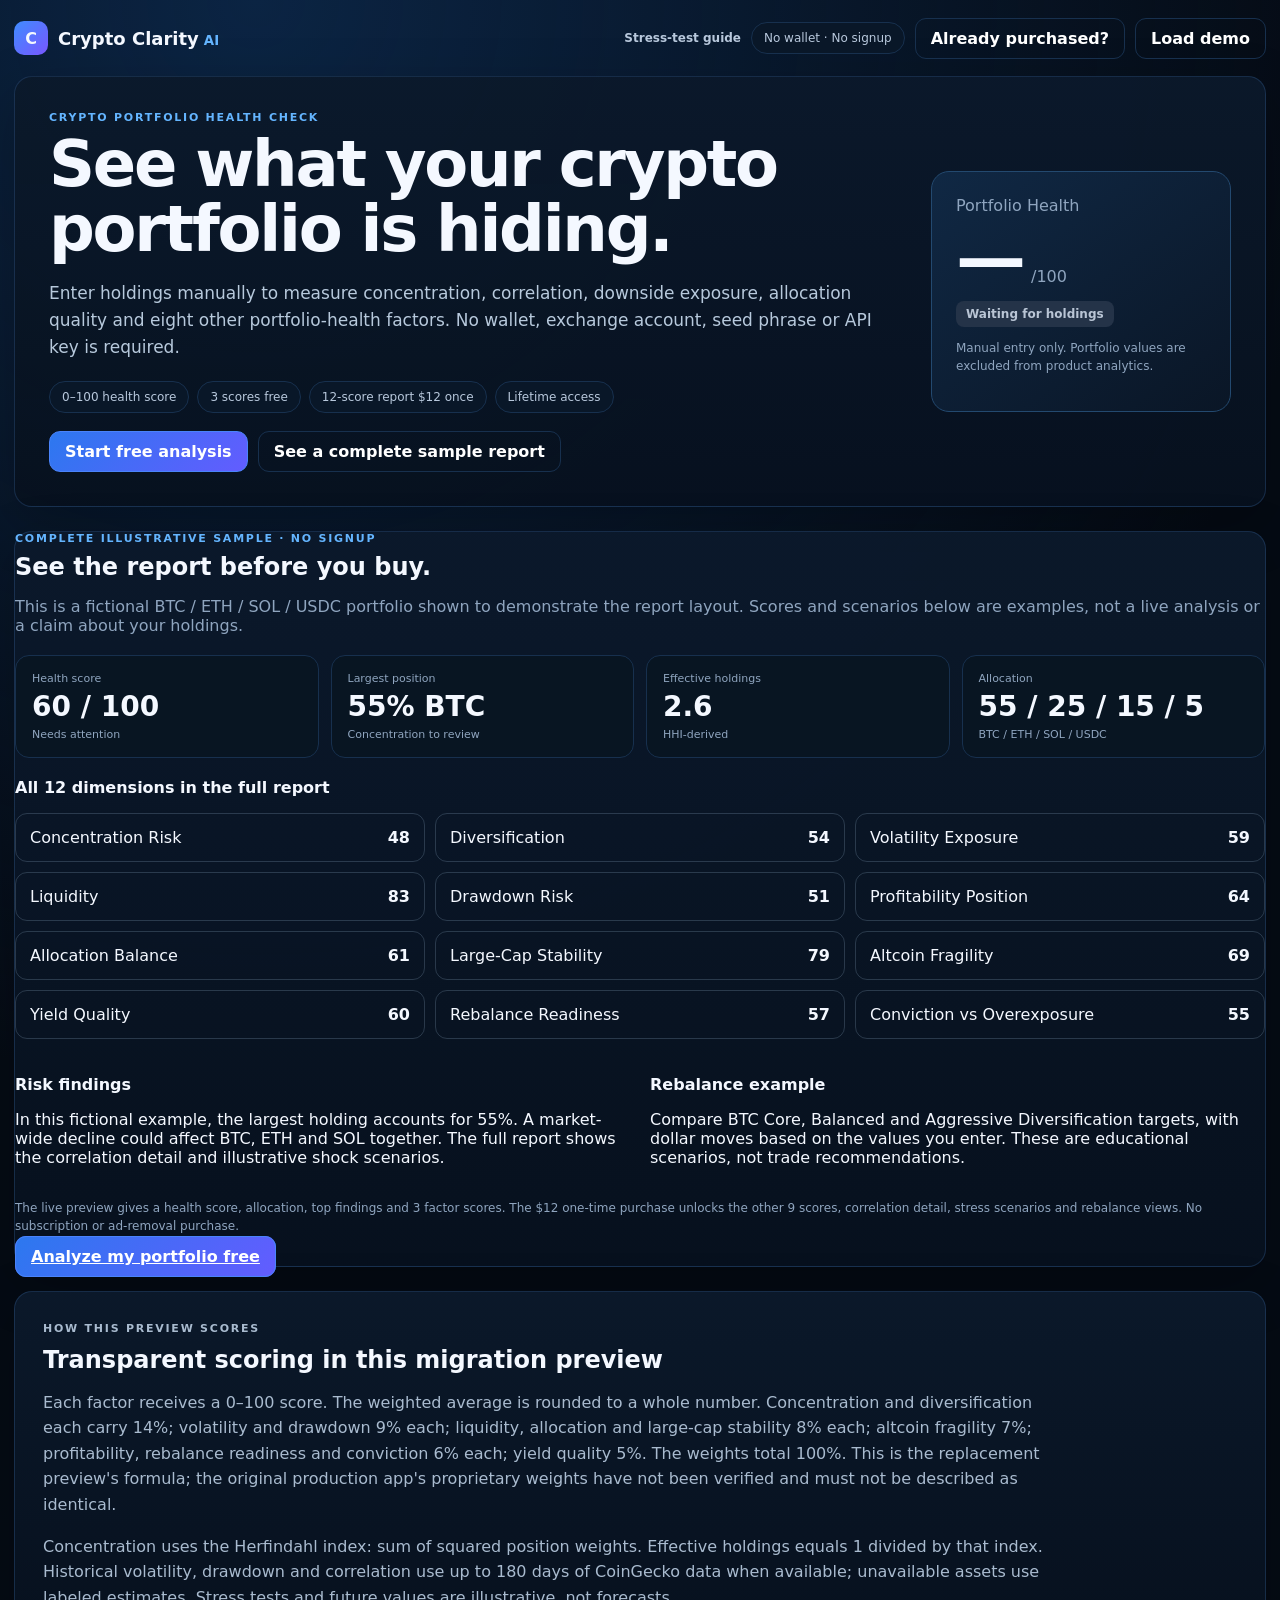
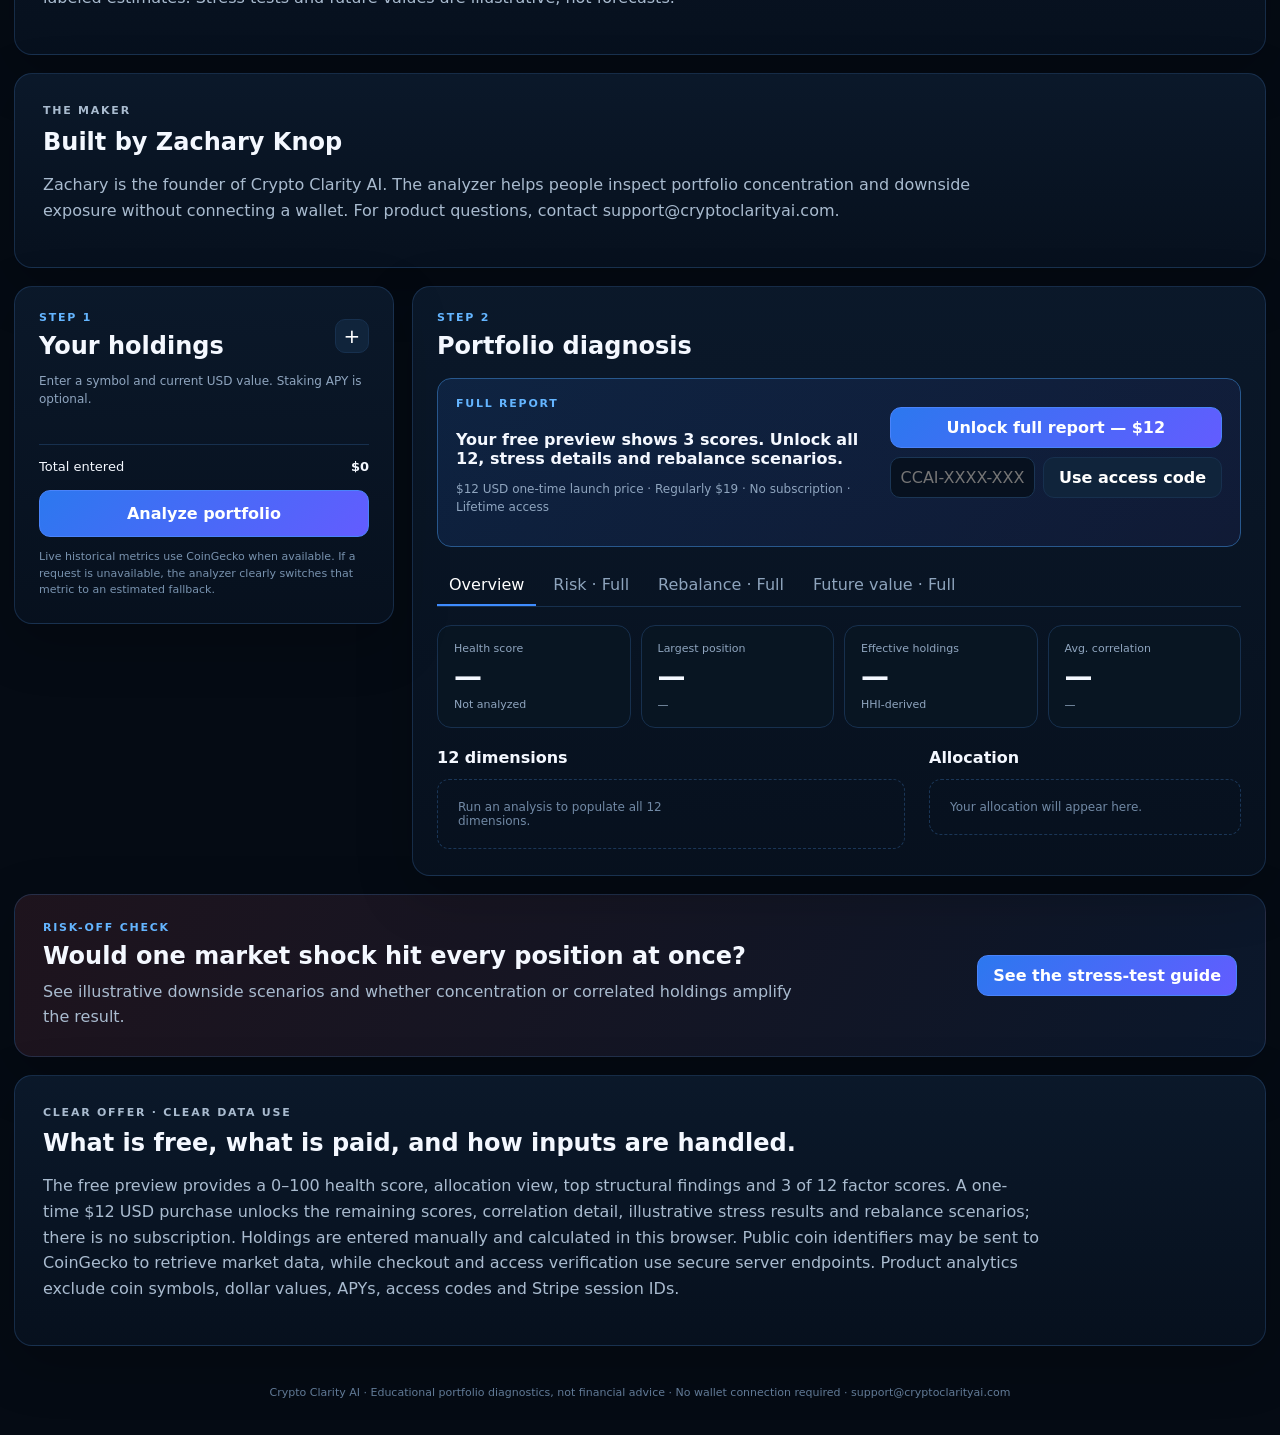
==== commit 74e054a4: "Align illustrative sample score with displayed weights" ====
--- a/index.html
+++ b/index.html
@@ -79,7 +79,7 @@
         <h2 id="sampleHeading">See the report before you buy.</h2>
         <p class="muted">This is a fictional BTC / ETH / SOL / USDC portfolio shown to demonstrate the report layout. Scores and scenarios below are examples, not a live analysis or a claim about your holdings.</p>
         <div class="sample-summary">
-          <article class="kpi"><span>Health score</span><strong>62 / 100</strong><small>Needs attention</small></article>
+          <article class="kpi"><span>Health score</span><strong>60 / 100</strong><small>Needs attention</small></article>
           <article class="kpi"><span>Largest position</span><strong>55% BTC</strong><small>Concentration to review</small></article>
           <article class="kpi"><span>Effective holdings</span><strong>2.6</strong><small>HHI-derived</small></article>
           <article class="kpi"><span>Allocation</span><strong>55 / 25 / 15 / 5</strong><small>BTC / ETH / SOL / USDC</small></article>
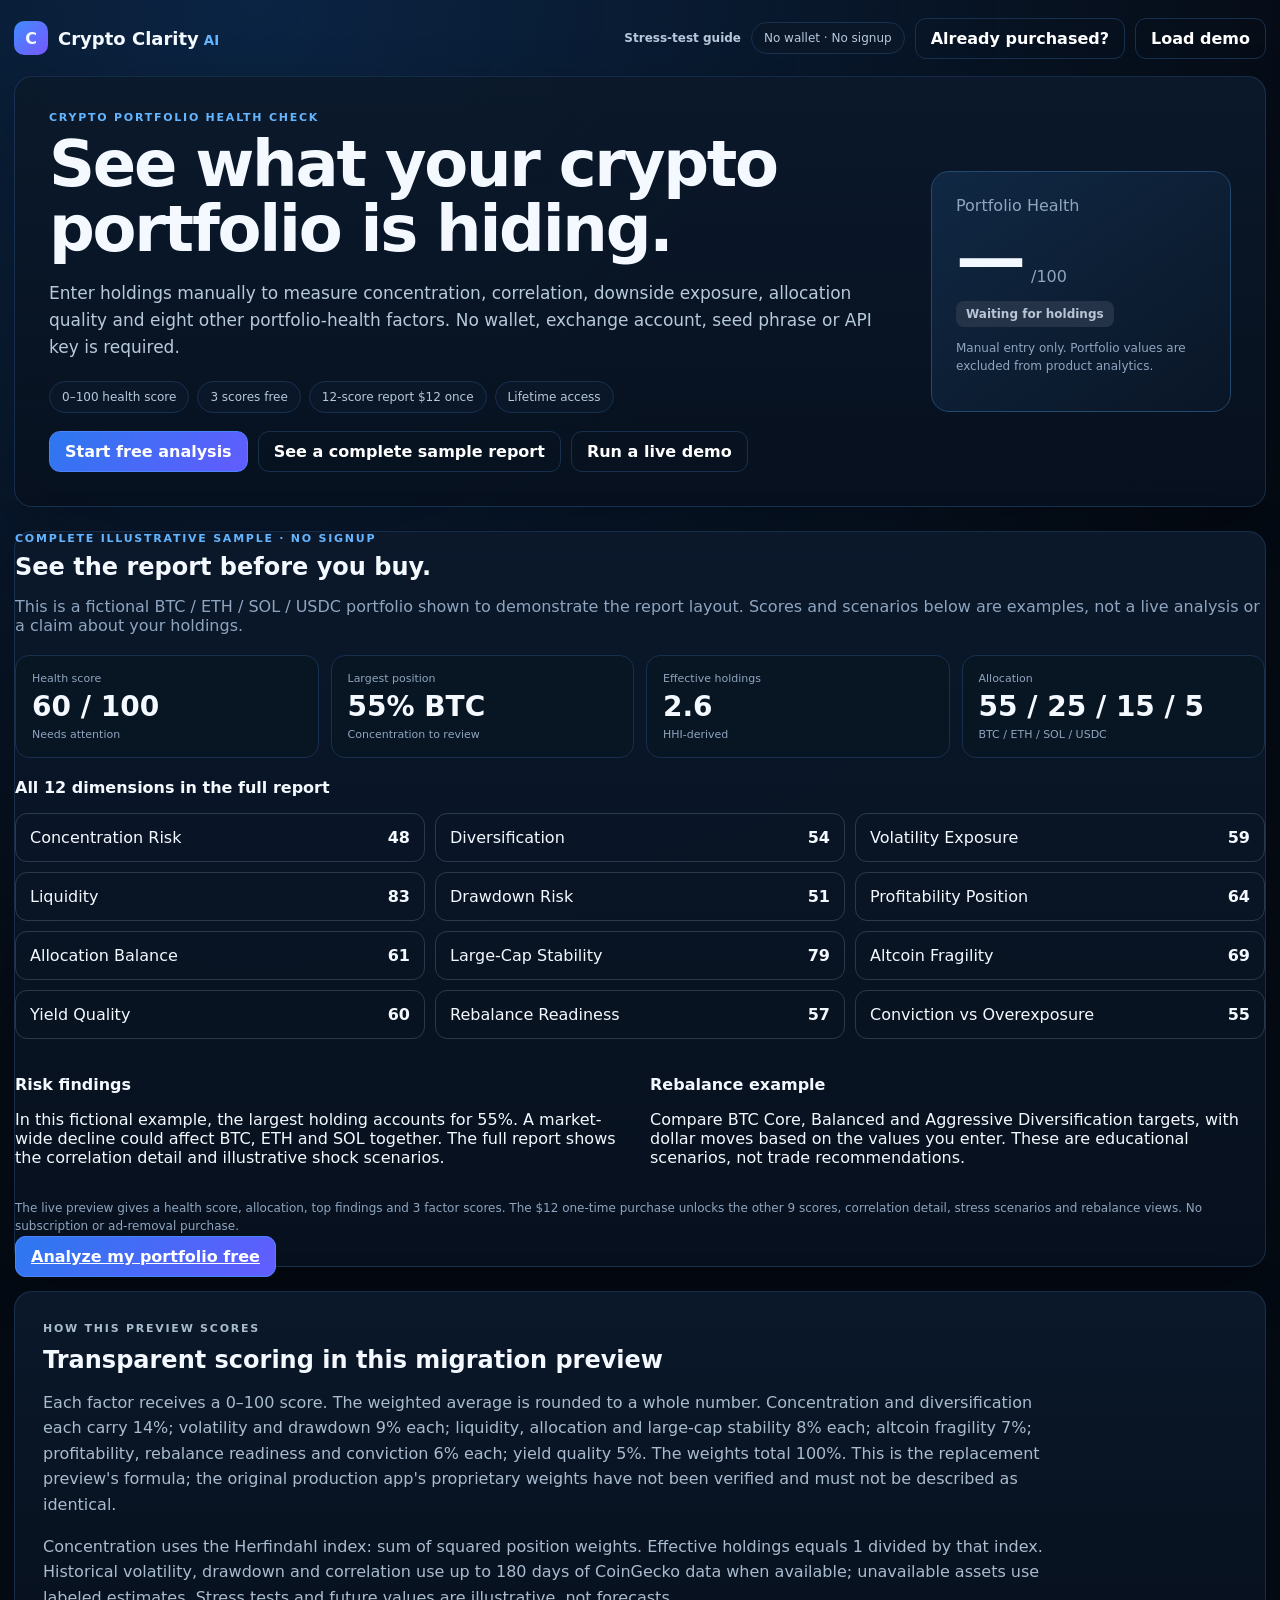
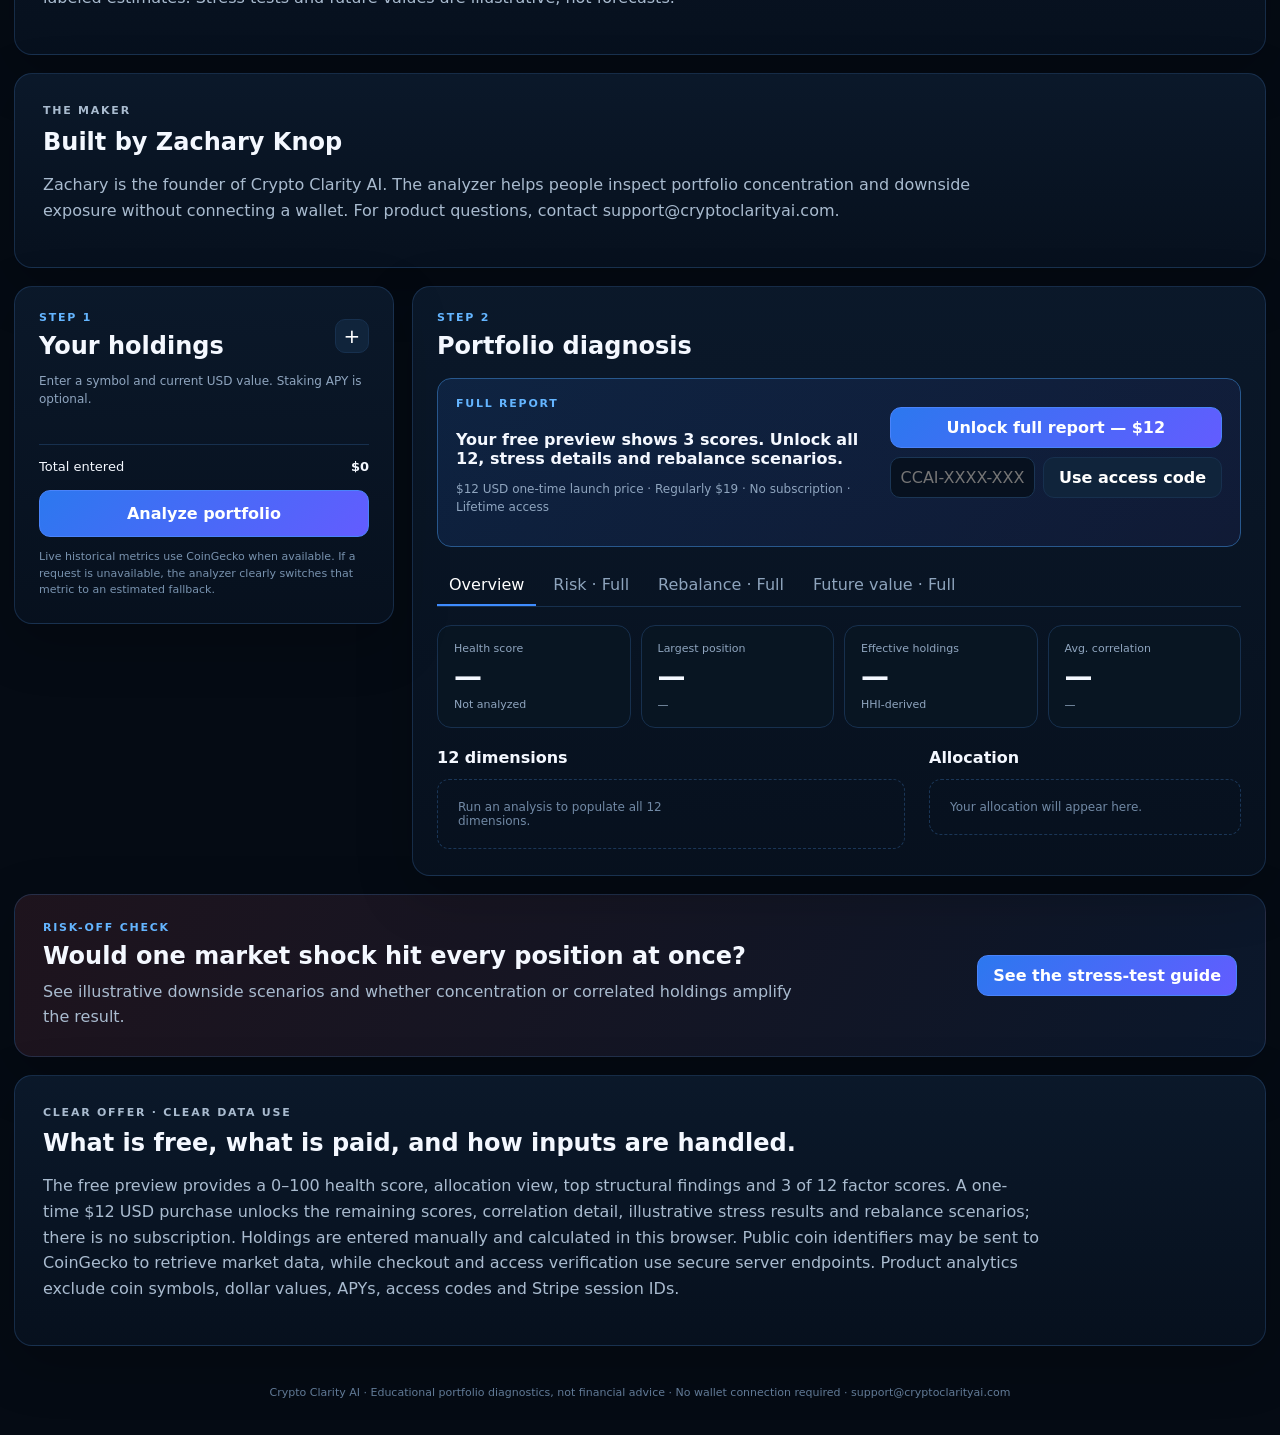
==== commit 0362a4ef: "Restore analyzer demo event target alongside sample link" ====
--- a/index.html
+++ b/index.html
@@ -62,7 +62,7 @@
           </div>
           <div class="hero-actions">
             <a id="heroAnalyzeCta" class="btn btn-primary" href="#holdings" data-track-cta="hero_start_analysis">Start free analysis</a>
-            <a class="btn btn-ghost" href="#sample-report">See a complete sample report</a>
+            <a class="btn btn-ghost" href="#sample-report">See a complete sample report</a><button id="heroDemoBtn" class="btn btn-ghost" type="button">Run a live demo</button>
           </div>
         </div>
         <div class="hero-score-card">
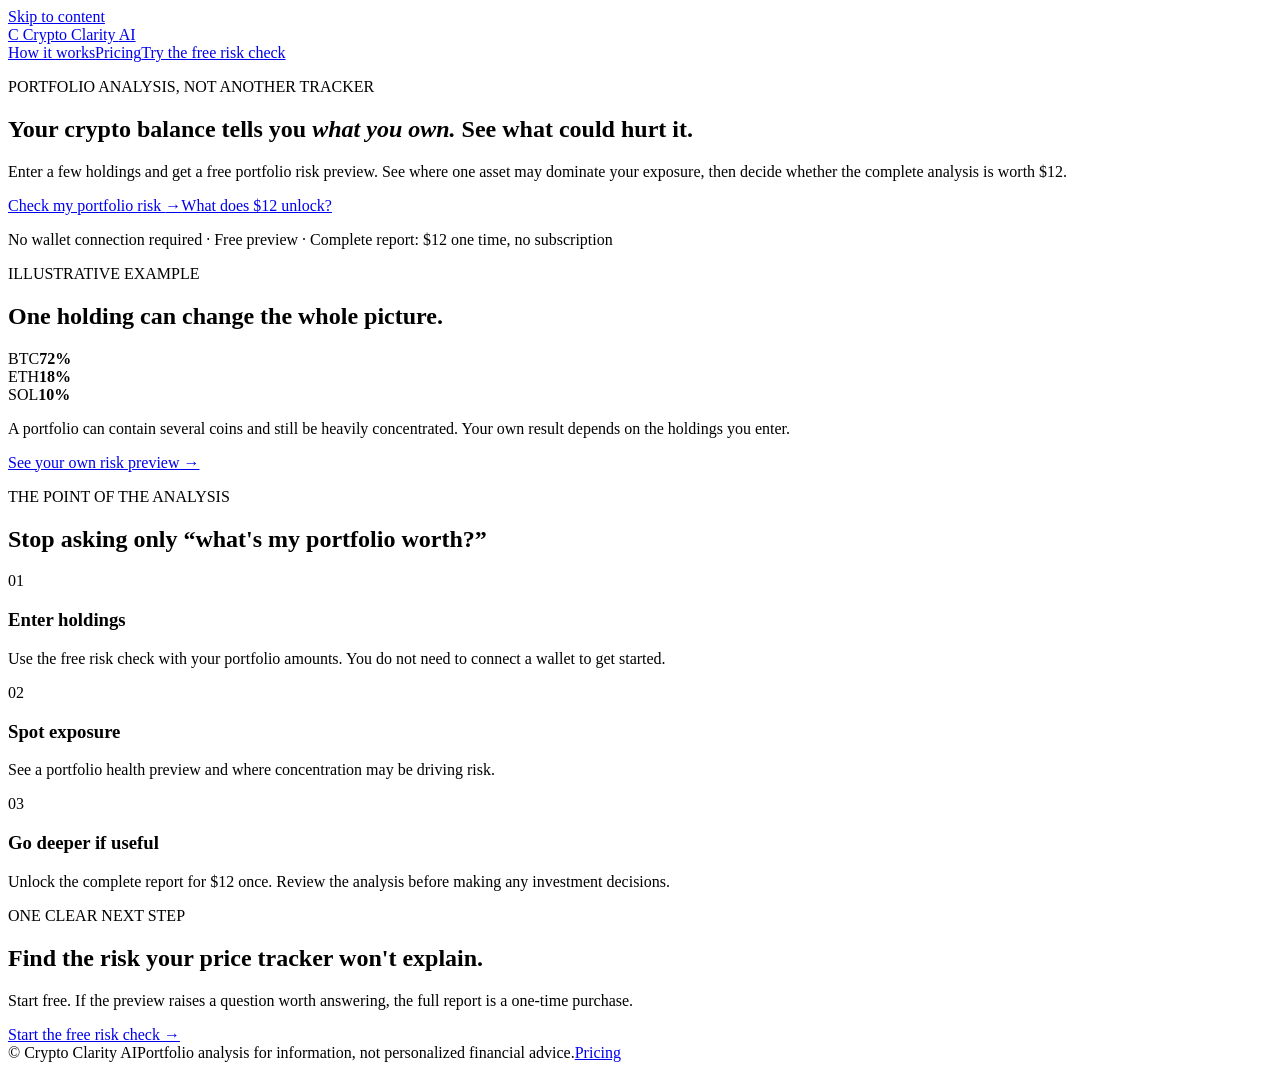
==== commit 064ce59a: "Repair homepage offer and demo CTA" ====
--- a/index.html
+++ b/index.html
@@ -1,219 +1,28 @@
 <!doctype html>
 <html lang="en">
 <head>
-  <meta charset="UTF-8" />
-  <meta name="viewport" content="width=device-width, initial-scale=1.0" />
-  <meta name="theme-color" content="#07111f" />
-  <meta name="description" content="Check your crypto portfolio health score, concentration risk and downside exposure without connecting a wallet. Free preview with 3 factor scores; full 12-factor report for $12 once, no subscription." />
-
-  <script>
-    (function () {
-      var params = new URLSearchParams(location.search);
-      if (location.pathname === '/checkout/success' && params.has('session_id')) {
-        window.__ccaiCheckoutSessionId = params.get('session_id');
-        history.replaceState({}, '', location.pathname);
-      }
-    })();
-  </script>
-  <script>
-    !function(t,e){var o,n,p,r;e.__SV||(window.posthog=e,e._i=[],e.init=function(i,s,a){function g(t,e){var o=e.split(".");2==o.length&&(t=t[o[0]],e=o[1]),t[e]=function(){t.push([e].concat(Array.prototype.slice.call(arguments,0)))}}(p=t.createElement("script")).type="text/javascript",p.crossOrigin="anonymous",p.async=!0,p.src=s.api_host.replace(".i.posthog.com","-assets.i.posthog.com")+"/static/array.js",(r=t.getElementsByTagName("script")[0]).parentNode.insertBefore(p,r);var u=e;for(void 0!==a?u=e[a]=[]:a="posthog",u.people=u.people||[],u.toString=function(t){var e="posthog";return"posthog"!==a&&(e+="."+a),t||(e+=" (stub)"),e},u.people.toString=function(){return u.toString(1)+".people (stub)"},o="capture identify alias people.set people.set_once set_config register register_once unregister opt_out_capturing has_opted_out_capturing opt_in_capturing reset isFeatureEnabled onFeatureFlags getFeatureFlag getFeatureFlagPayload reloadFeatureFlags group updateEarlyAccessFeatureEnrollment getEarlyAccessFeatures getActiveMatchingSurveys getSurveys getNextSurveyStep onSessionId".split(" "),n=0;n<o.length;n++)g(u,o[n]);e._i.push([i,s,a])},e.__SV=1)}(document,window.posthog||[]);
-    posthog.init('phc_yfGj2gCW6GdiF2PmV78kYWiWhodFVHKrC2s2zm96a6wd',{
-      api_host:'https://us.i.posthog.com',
-      defaults:'2026-05-30',
-      autocapture:false,
-      capture_pageview:true,
-      capture_pageleave:true,
-      disable_session_recording:true,
-      persistence:'localStorage',
-      person_profiles:'identified_only'
-    });
-    posthog.register({product:'crypto_clarity_ai',surface:'migration_app',tracking_version:'ccai-funnel-v2'});
-  </script>
-  <title>Crypto Clarity AI — Portfolio Health Analyzer</title>
-  <link rel="preconnect" href="https://api.coingecko.com" />
-  <link rel="stylesheet" href="./styles.css" />
-<style>
-.sample-report{margin:24px 0}.sample-summary{display:grid;grid-template-columns:repeat(4,minmax(0,1fr));gap:12px;margin:20px 0}.sample-dimensions{display:grid;grid-template-columns:repeat(3,minmax(0,1fr));gap:10px;margin:16px 0}.sample-dimensions span{display:flex;justify-content:space-between;gap:12px;padding:14px;border:1px solid rgba(160,190,220,.22);border-radius:12px}.sample-detail{display:grid;grid-template-columns:repeat(2,minmax(0,1fr));gap:20px;margin:16px 0}@media(max-width:760px){.sample-summary,.sample-dimensions,.sample-detail{grid-template-columns:1fr}}
-</style>
+  <meta charset="utf-8">
+  <meta name="viewport" content="width=device-width,initial-scale=1">
+  <title>Crypto Clarity AI | Find the Risk Your Portfolio Is Hiding</title>
+  <meta name="description" content="Analyze your crypto holdings for concentration and portfolio risk. Start with a free risk check, then unlock the complete report for $12 once. No subscription or wallet connection required.">
+  <link rel="canonical" href="https://cryptoclarityai.com/">
+  <meta property="og:type" content="website"><meta property="og:title" content="Crypto Clarity AI — analyze, don't just track"><meta property="og:description" content="Find concentration and portfolio risk in your holdings. Free preview; full report $12 once.">
+  <meta property="og:url" content="https://cryptoclarityai.com/">
+  <link rel="stylesheet" href="/offer-repair.css">
+  <script async src="https://www.googletagmanager.com/gtag/js?id=G-L8SCC251CS"></script>
+  <script>window.dataLayer=window.dataLayer||[];function gtag(){dataLayer.push(arguments)}gtag('js',new Date());gtag('config','G-L8SCC251CS');</script>
 </head>
 <body>
-  <div class="app-shell">
-    <header class="topbar">
-      <a class="brand" href="#top" aria-label="Crypto Clarity AI home">
-        <span class="brand-mark">C</span>
-        <span><strong>Crypto Clarity</strong><small>AI</small></span>
-      </a>
-      <div class="topbar-actions">
-        <a class="text-link" href="./stress-test" data-track-cta="stress_test_guide">Stress-test guide</a>
-        <span class="privacy-pill">No wallet · No signup</span>
-        <button id="openAccessBtn" class="btn btn-ghost">Already purchased?</button>
-        <button id="loadDemoBtn" class="btn btn-ghost">Load demo</button>
-      </div>
-    </header>
-
-    <main id="top">
-      <section class="hero panel">
-        <div>
-          <p class="eyebrow">CRYPTO PORTFOLIO HEALTH CHECK</p>
-          <h1>See what your crypto portfolio is hiding.</h1>
-          <p class="hero-copy">Enter holdings manually to measure concentration, correlation, downside exposure, allocation quality and eight other portfolio-health factors. No wallet, exchange account, seed phrase or API key is required.</p>
-          <div class="hero-badges">
-            <span>0–100 health score</span><span>3 scores free</span><span>12-score report $12 once</span><span>Lifetime access</span>
-          </div>
-          <div class="hero-actions">
-            <a id="heroAnalyzeCta" class="btn btn-primary" href="#holdings" data-track-cta="hero_start_analysis">Start free analysis</a>
-            <a class="btn btn-ghost" href="#sample-report">See a complete sample report</a><button id="heroDemoBtn" class="btn btn-ghost" type="button">Run a live demo</button>
-          </div>
-        </div>
-        <div class="hero-score-card">
-          <span class="muted">Portfolio Health</span>
-          <div class="hero-score"><strong id="heroScore">—</strong><span>/100</span></div>
-          <div id="heroRating" class="rating neutral">Waiting for holdings</div>
-          <p id="heroInsight" class="muted small">Manual entry only. Portfolio values are excluded from product analytics.</p>
-        </div>
-      </section>
-
-
-      <section class="panel sample-report" id="sample-report" aria-labelledby="sampleHeading">
-        <p class="eyebrow">COMPLETE ILLUSTRATIVE SAMPLE · NO SIGNUP</p>
-        <h2 id="sampleHeading">See the report before you buy.</h2>
-        <p class="muted">This is a fictional BTC / ETH / SOL / USDC portfolio shown to demonstrate the report layout. Scores and scenarios below are examples, not a live analysis or a claim about your holdings.</p>
-        <div class="sample-summary">
-          <article class="kpi"><span>Health score</span><strong>60 / 100</strong><small>Needs attention</small></article>
-          <article class="kpi"><span>Largest position</span><strong>55% BTC</strong><small>Concentration to review</small></article>
-          <article class="kpi"><span>Effective holdings</span><strong>2.6</strong><small>HHI-derived</small></article>
-          <article class="kpi"><span>Allocation</span><strong>55 / 25 / 15 / 5</strong><small>BTC / ETH / SOL / USDC</small></article>
-        </div>
-        <h3>All 12 dimensions in the full report</h3>
-        <div class="sample-dimensions">
-          <span>Concentration Risk <b>48</b></span><span>Diversification <b>54</b></span><span>Volatility Exposure <b>59</b></span><span>Liquidity <b>83</b></span>
-          <span>Drawdown Risk <b>51</b></span><span>Profitability Position <b>64</b></span><span>Allocation Balance <b>61</b></span><span>Large-Cap Stability <b>79</b></span>
-          <span>Altcoin Fragility <b>69</b></span><span>Yield Quality <b>60</b></span><span>Rebalance Readiness <b>57</b></span><span>Conviction vs Overexposure <b>55</b></span>
-        </div>
-        <div class="sample-detail"><div><h3>Risk findings</h3><p>In this fictional example, the largest holding accounts for 55%. A market-wide decline could affect BTC, ETH and SOL together. The full report shows the correlation detail and illustrative shock scenarios.</p></div><div><h3>Rebalance example</h3><p>Compare BTC Core, Balanced and Aggressive Diversification targets, with dollar moves based on the values you enter. These are educational scenarios, not trade recommendations.</p></div></div>
-        <p class="muted small">The live preview gives a health score, allocation, top findings and 3 factor scores. The $12 one-time purchase unlocks the other 9 scores, correlation detail, stress scenarios and rebalance views. No subscription or ad-removal purchase.</p>
-        <a class="btn btn-primary" href="#holdings" data-track-cta="sample_start_analysis">Analyze my portfolio free</a>
-      </section>
-
-      <section class="panel methodology-note" id="methodology">
-        <p class="eyebrow">HOW THIS PREVIEW SCORES</p>
-        <h2>Transparent scoring in this migration preview</h2>
-        <p>Each factor receives a 0–100 score. The weighted average is rounded to a whole number. Concentration and diversification each carry 14%; volatility and drawdown 9% each; liquidity, allocation and large-cap stability 8% each; altcoin fragility 7%; profitability, rebalance readiness and conviction 6% each; yield quality 5%. The weights total 100%. This is the replacement preview's formula; the original production app's proprietary weights have not been verified and must not be described as identical.</p>
-        <p>Concentration uses the Herfindahl index: sum of squared position weights. Effective holdings equals 1 divided by that index. Historical volatility, drawdown and correlation use up to 180 days of CoinGecko data when available; unavailable assets use labeled estimates. Stress tests and future values are illustrative, not forecasts.</p>
-      </section>
-
-      <section class="panel methodology-note" id="maker"><p class="eyebrow">THE MAKER</p><h2>Built by Zachary Knop</h2><p>Zachary is the founder of Crypto Clarity AI. The analyzer helps people inspect portfolio concentration and downside exposure without connecting a wallet. For product questions, contact support@cryptoclarityai.com.</p></section>
-      <section id="holdings" class="workspace-grid">
-        <aside class="panel input-panel">
-          <div class="section-heading">
-            <div><p class="eyebrow">STEP 1</p><h2>Your holdings</h2></div>
-            <button id="addHoldingBtn" class="icon-btn" aria-label="Add holding">+</button>
-          </div>
-          <p class="muted small">Enter a symbol and current USD value. Staking APY is optional.</p>
-          <div id="holdingsRows" class="holdings-rows"></div>
-          <div class="input-summary">
-            <span>Total entered</span><strong id="enteredTotal">$0</strong>
-          </div>
-          <button id="analyzeBtn" class="btn btn-primary btn-wide">Analyze portfolio</button>
-          <p id="dataMode" class="status-note">Live historical metrics use CoinGecko when available. If a request is unavailable, the analyzer clearly switches that metric to an estimated fallback.</p>
-        </aside>
-
-        <section class="panel results-panel">
-          <div class="section-heading">
-            <div><p class="eyebrow">STEP 2</p><h2>Portfolio diagnosis</h2></div>
-            <span id="analysisTimestamp" class="muted small"></span>
-          </div>
-
-          <section id="accessGate" class="access-gate" aria-labelledby="accessHeading">
-            <div>
-              <p class="eyebrow">FULL REPORT</p>
-              <h3 id="accessHeading">Your free preview shows 3 scores. Unlock all 12, stress details and rebalance scenarios.</h3>
-              <p class="muted small">$12 USD one-time launch price · Regularly $19 · No subscription · Lifetime access</p>
-            </div>
-            <div class="access-actions">
-              <button id="checkoutBtn" class="btn btn-primary">Unlock full report — $12</button>
-              <form id="accessForm" class="access-form">
-                <input id="accessCodeInput" aria-label="Lifetime access code" autocomplete="off" placeholder="CCAI-XXXX-XXXX-XXXX-XXXX" />
-                <button class="btn" type="submit">Use access code</button>
-              </form>
-              <p id="accessStatus" class="status-note" role="status" aria-live="polite"></p>
-            </div>
-          </section>
-
-          <nav class="tabs" aria-label="Analysis views">
-            <button class="tab active" data-tab="overview">Overview</button>
-            <button class="tab" data-tab="risk" data-requires-access="true" aria-disabled="true">Risk · Full</button>
-            <button class="tab" data-tab="rebalance" data-requires-access="true" aria-disabled="true">Rebalance · Full</button>
-            <button class="tab" data-tab="future" data-requires-access="true" aria-disabled="true">Future value · Full</button>
-          </nav>
-
-          <div id="tab-overview" class="tab-panel active">
-            <div class="kpi-grid">
-              <article class="kpi"><span>Health score</span><strong id="healthScore">—</strong><small id="healthLabel">Not analyzed</small></article>
-              <article class="kpi"><span>Largest position</span><strong id="topWeight">—</strong><small id="topAsset">—</small></article>
-              <article class="kpi"><span>Effective holdings</span><strong id="effectiveHoldings">—</strong><small>HHI-derived</small></article>
-              <article class="kpi"><span>Avg. correlation</span><strong id="avgCorrelation">—</strong><small id="correlationMode">—</small></article>
-            </div>
-            <div class="score-layout">
-              <div>
-                <h3>12 dimensions</h3>
-                <div id="dimensionGrid" class="dimension-grid empty-state">Run an analysis to populate all 12 dimensions.</div>
-              </div>
-              <div>
-                <h3>Allocation</h3>
-                <div id="allocationBars" class="allocation-bars empty-state">Your allocation will appear here.</div>
-                <div id="topInsights" class="insights"></div>
-              </div>
-            </div>
-          </div>
-
-          <div id="tab-risk" class="tab-panel">
-            <div class="section-heading compact"><div><h3>Crash stress tests</h3><p class="muted small">Illustrative historical-style shocks applied to your current dollar allocation.</p></div></div>
-            <div id="stressGrid" class="stress-grid empty-state">Run an analysis to calculate downside scenarios.</div>
-            <h3>Historical risk metrics</h3>
-            <div id="assetRiskTable" class="table-wrap empty-state">Historical volatility, max drawdown and BTC correlation will appear here when available.</div>
-          </div>
-
-          <div id="tab-rebalance" class="tab-panel">
-            <div class="strategy-picker" role="group" aria-label="Rebalance strategy">
-              <button class="strategy active" data-strategy="btcCore">BTC Core</button>
-              <button class="strategy" data-strategy="balanced">Balanced</button>
-              <button class="strategy" data-strategy="aggressive">Aggressive Diversification</button>
-            </div>
-            <p class="muted small">Migration-build targets are transparent defaults designed to preserve the three strategy modes from CCAI. They should be validated against the original Replit formulas before production cutover.</p>
-            <div id="rebalanceSummary" class="rebalance-summary empty-state">Run an analysis to generate exact dollar moves.</div>
-            <div id="rebalanceTable" class="table-wrap"></div>
-          </div>
-
-          <div id="tab-future" class="tab-panel">
-            <div class="future-controls">
-              <label>Years<input id="futureYears" type="range" min="1" max="15" value="5" /><span id="futureYearsLabel">5 years</span></label>
-              <label>Monthly contribution<input id="monthlyContribution" type="number" min="0" step="50" value="0" /></label>
-            </div>
-            <div id="futureCards" class="future-grid empty-state">Run an analysis to project bear, base and bull scenarios.</div>
-            <p class="status-note">Future-value scenarios are educational illustrations, not forecasts or financial advice. Staking APY is included only for positions you mark as staked.</p>
-          </div>
-        </section>
-      </section>
-
-      <section class="panel campaign-strip" aria-labelledby="stressCampaignHeading">
-        <div>
-          <p class="eyebrow">RISK-OFF CHECK</p>
-          <h2 id="stressCampaignHeading">Would one market shock hit every position at once?</h2>
-          <p>See illustrative downside scenarios and whether concentration or correlated holdings amplify the result.</p>
-        </div>
-        <a class="btn btn-primary" href="./stress-test" data-track-cta="in_app_stress_test">See the stress-test guide</a>
-      </section>
-
-      <section class="panel methodology-note">
-        <p class="eyebrow">CLEAR OFFER · CLEAR DATA USE</p>
-        <h2>What is free, what is paid, and how inputs are handled.</h2>
-        <p>The free preview provides a 0–100 health score, allocation view, top structural findings and 3 of 12 factor scores. A one-time $12 USD purchase unlocks the remaining scores, correlation detail, illustrative stress results and rebalance scenarios; there is no subscription. Holdings are entered manually and calculated in this browser. Public coin identifiers may be sent to CoinGecko to retrieve market data, while checkout and access verification use secure server endpoints. Product analytics exclude coin symbols, dollar values, APYs, access codes and Stripe session IDs.</p>
-      </section>
-    </main>
-
-    <footer>Crypto Clarity AI · Educational portfolio diagnostics, not financial advice · No wallet connection required · support@cryptoclarityai.com</footer>
-  </div>
-  <script type="module" src="./app.js"></script>
-</body>
-</html>
+  <a class="skip" href="#main">Skip to content</a>
+  <header class="top"><a class="brand" href="/" aria-label="Crypto Clarity AI home"><span class="mark">C</span> Crypto Clarity <span class="muted">AI</span></a><nav aria-label="Main"><a href="#how">How it works</a><a href="/pricing">Pricing</a><a class="navcta" data-demo href="https://app.cryptoclarityai.com/demo">Try the free risk check</a></nav></header>
+  <main id="main">
+    <section class="hero wrap">
+      <div class="hero-copy"><p class="eyebrow">PORTFOLIO ANALYSIS, NOT ANOTHER TRACKER</p><h1>Your crypto balance tells you <em>what you own.</em> See what could hurt it.</h1><p class="lead">Enter a few holdings and get a free portfolio risk preview. See where one asset may dominate your exposure, then decide whether the complete analysis is worth $12.</p><div class="actions"><a class="button primary" data-demo href="https://app.cryptoclarityai.com/demo">Check my portfolio risk <span aria-hidden="true">→</span></a><a class="button secondary" href="/pricing">What does $12 unlock?</a></div><p class="small">No wallet connection required · Free preview · Complete report: $12 one time, no subscription</p></div>
+      <div class="card preview" aria-label="Illustrative portfolio risk preview"><span class="chip">ILLUSTRATIVE EXAMPLE</span><h2>One holding can change the whole picture.</h2><div class="sample"><div><span>BTC</span><strong>72%</strong></div><div><span>ETH</span><strong>18%</strong></div><div><span>SOL</span><strong>10%</strong></div></div><p class="notice">A portfolio can contain several coins and still be heavily concentrated. Your own result depends on the holdings you enter.</p><a data-demo href="https://app.cryptoclarityai.com/demo">See your own risk preview →</a></div>
+    </section>
+    <section class="band" id="how"><div class="wrap"><p class="eyebrow">THE POINT OF THE ANALYSIS</p><h2>Stop asking only “what's my portfolio worth?”</h2><div class="grid"><article><span class="num">01</span><h3>Enter holdings</h3><p>Use the free risk check with your portfolio amounts. You do not need to connect a wallet to get started.</p></article><article><span class="num">02</span><h3>Spot exposure</h3><p>See a portfolio health preview and where concentration may be driving risk.</p></article><article><span class="num">03</span><h3>Go deeper if useful</h3><p>Unlock the complete report for $12 once. Review the analysis before making any investment decisions.</p></article></div></div></section>
+    <section class="wrap close"><p class="eyebrow">ONE CLEAR NEXT STEP</p><h2>Find the risk your price tracker won't explain.</h2><p>Start free. If the preview raises a question worth answering, the full report is a one-time purchase.</p><a class="button primary" data-demo href="https://app.cryptoclarityai.com/demo">Start the free risk check →</a></section>
+  </main>
+  <footer><div class="wrap foot"><span>© Crypto Clarity AI</span><span>Portfolio analysis for information, not personalized financial advice.</span><a href="/pricing">Pricing</a></div></footer>
+  <script src="/offer-repair.js" defer></script>
+</body></html>
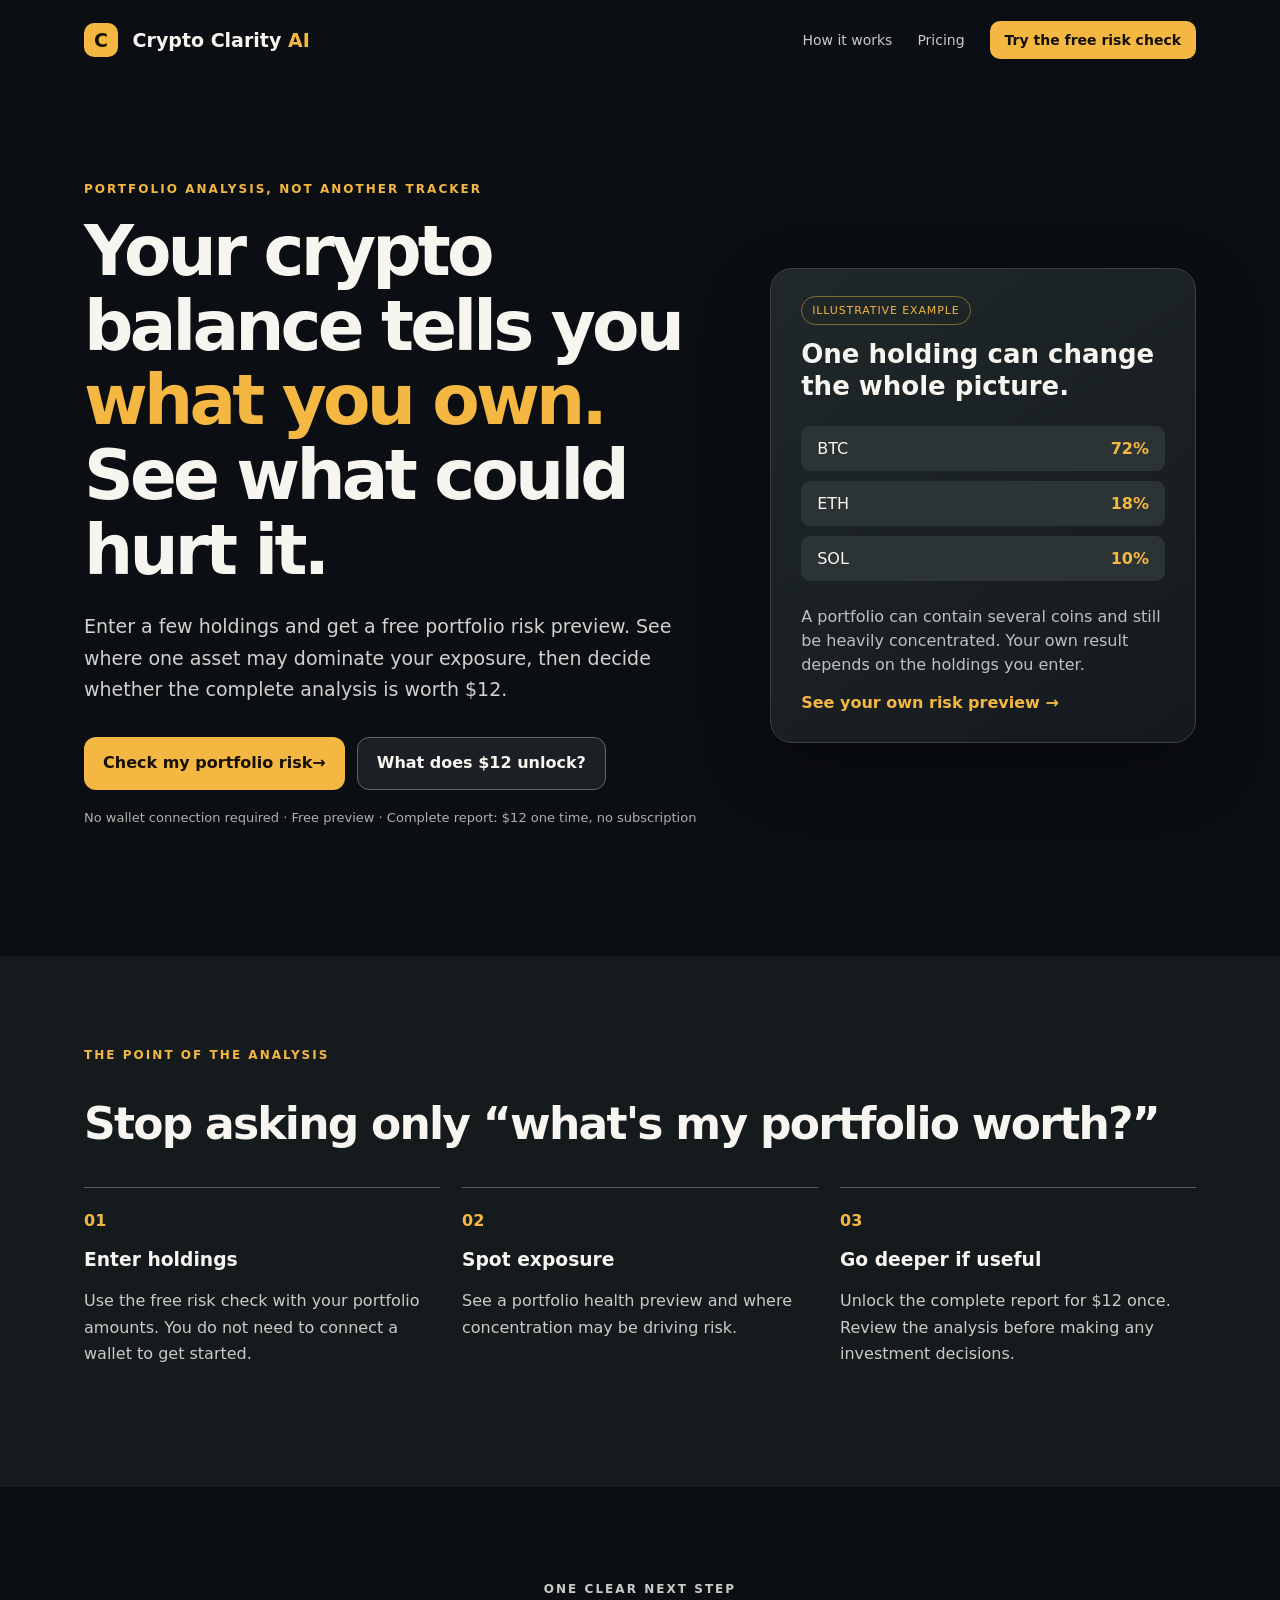
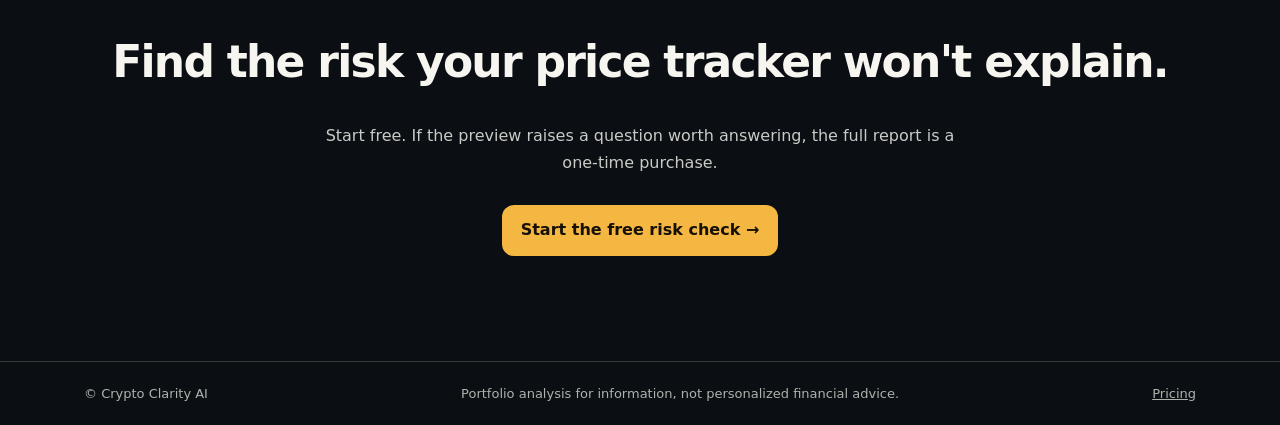
==== commit 75700a12: "Add accurate CCAI offer schema to repaired homepage" ====
--- a/index.html
+++ b/index.html
@@ -11,6 +11,7 @@
   <link rel="stylesheet" href="/offer-repair.css">
   <script async src="https://www.googletagmanager.com/gtag/js?id=G-L8SCC251CS"></script>
   <script>window.dataLayer=window.dataLayer||[];function gtag(){dataLayer.push(arguments)}gtag('js',new Date());gtag('config','G-L8SCC251CS');</script>
+  <script type="application/ld+json">{"@context":"https://schema.org","@graph":[{"@type":"Organization","name":"Crypto Clarity AI","url":"https://cryptoclarityai.com/"},{"@type":"SoftwareApplication","name":"Crypto Clarity AI","applicationCategory":"FinanceApplication","operatingSystem":"Web","url":"https://cryptoclarityai.com/","description":"Crypto portfolio risk analyzer for concentration, correlation and hypothetical downside scenarios. Manual-entry preview; no wallet connection required.","offers":{"@type":"Offer","price":"12","priceCurrency":"USD","availability":"https://schema.org/InStock","url":"https://cryptoclarityai.com/pricing","description":"One-time lifetime access to the complete portfolio report; no subscription."}}]}</script>
 </head>
 <body>
   <a class="skip" href="#main">Skip to content</a>
--- a/offer-repair.css
+++ b/offer-repair.css
@@ -0,0 +1 @@
+:root{color-scheme:dark;font-family:Inter,ui-sans-serif,system-ui,-apple-system,BlinkMacSystemFont,"Segoe UI",sans-serif;background:#0b0e12;color:#f6f5f0}*{box-sizing:border-box}html{scroll-behavior:smooth}body{margin:0}a{color:inherit}a:focus-visible,summary:focus-visible{outline:3px solid #f8be55;outline-offset:4px}.skip{position:absolute;left:-9999px;top:10px}.skip:focus{left:10px;z-index:20;background:#fff;color:#111;padding:10px}.wrap{max-width:1160px;padding:0 24px;margin:auto}.top{max-width:1160px;margin:auto;padding:21px 24px;display:flex;align-items:center;justify-content:space-between;gap:20px}.brand{text-decoration:none;font-weight:800;font-size:19px;white-space:nowrap}.mark{display:inline-grid;place-items:center;background:#f4b741;color:#171208;border-radius:10px;width:34px;height:34px;margin-right:8px}.muted{color:#f4b741}nav{display:flex;align-items:center;gap:25px;font-size:14px}nav a{text-decoration:none;color:#c9c9c6}nav a:hover,.preview a:hover{color:#f4b741}.navcta{color:#14100a;background:#f4b741;padding:11px 15px;border-radius:10px;font-weight:800}.hero{display:grid;grid-template-columns:1.25fr .85fr;gap:60px;align-items:center;padding-top:90px;padding-bottom:115px}.eyebrow{font-size:12px;letter-spacing:.17em;font-weight:800;color:#f4b741}.hero h1,.pricing h1{font-size:clamp(42px,5.4vw,75px);line-height:1.08;letter-spacing:-.055em;margin:18px 0 24px}em{font-style:normal;color:#f4b741}.lead{font-size:19px;line-height:1.65;color:#d1d1ce;max-width:700px}.actions{display:flex;gap:12px;flex-wrap:wrap;margin-top:32px}.button{display:inline-flex;justify-content:center;align-items:center;text-align:center;padding:15px 19px;border-radius:12px;text-decoration:none;font-weight:800;line-height:1.3}.primary{color:#171006;background:#f4b741}.primary:hover,.navcta:hover{background:#ffd17b;color:#171006}.secondary{border:1px solid #62655f;background:#1c2024}.secondary:hover{border-color:#f4b741}.small{color:#aeb0ac;font-size:13px;line-height:1.5;margin-top:18px}.card{border:1px solid #3b4144;background:linear-gradient(145deg,#20282a,#14191d);border-radius:22px;padding:30px;box-shadow:0 25px 70px #0005}.preview h2{font-size:26px;line-height:1.2}.chip{font-size:11px;color:#f4b741;border:1px solid #866a34;border-radius:99px;padding:7px 10px;letter-spacing:.08em}.sample{margin:24px 0;display:grid;gap:10px}.sample div{display:flex;justify-content:space-between;padding:13px 16px;border-radius:9px;background:#2b3335}.sample strong{color:#f4b741}.notice{color:#bcc3be;line-height:1.5}.preview a{color:#f4b741;text-decoration:none;font-weight:700}.band{background:#151b1d;padding:80px 0}.band h2,.close h2,.faq h2{font-size:clamp(29px,4vw,44px);letter-spacing:-.04em}.grid{display:grid;grid-template-columns:repeat(3,1fr);gap:22px;margin-top:38px}.grid article{border-top:1px solid #56605b;padding:23px 0}.grid p,.close p,.faq p{line-height:1.65;color:#c8cbc6}.num{color:#f4b741;font-weight:800}.close{text-align:center;padding-top:93px;padding-bottom:105px}.close p{max-width:650px;margin:0 auto 29px}footer{border-top:1px solid #343b3a;color:#aeb2ad;font-size:13px}.foot{padding-top:24px;padding-bottom:24px;display:flex;justify-content:space-between;gap:18px;flex-wrap:wrap}.pricing{padding-top:70px;padding-bottom:100px}.pricing h1{max-width:840px}.plans{display:grid;grid-template-columns:1fr 1fr;gap:22px;margin:45px 0 70px}.plan{display:flex;flex-direction:column}.plan h2{font-size:28px;margin:5px 0}.featured{border-color:#c38c36}.price{font-size:49px;font-weight:800;margin:12px 0}.price span{font-size:16px;color:#b9c0b9;font-weight:500}.plan ul{padding-left:20px;color:#d4d6d1;line-height:1.8;min-height:150px}.plan li{padding-left:5px}.plan .button{margin-top:auto}.faq{max-width:800px}.faq details{border-bottom:1px solid #454d4a;padding:21px 0}.faq summary{font-weight:750;cursor:pointer}.faq p{margin-bottom:0}@media(max-width:800px){.hero,.plans{grid-template-columns:1fr;gap:28px}.hero{padding-top:50px;padding-bottom:75px}.grid{grid-template-columns:1fr;gap:0}.top nav a:not(.navcta){display:none}.top{padding:14px 18px}.brand{font-size:16px}.navcta{font-size:12px;padding:10px}.wrap{padding-left:20px;padding-right:20px}.pricing{padding-top:45px}.plan ul{min-height:0}}@media(max-width:360px){.top{flex-wrap:wrap}.top nav{width:100%}.navcta{display:block}}
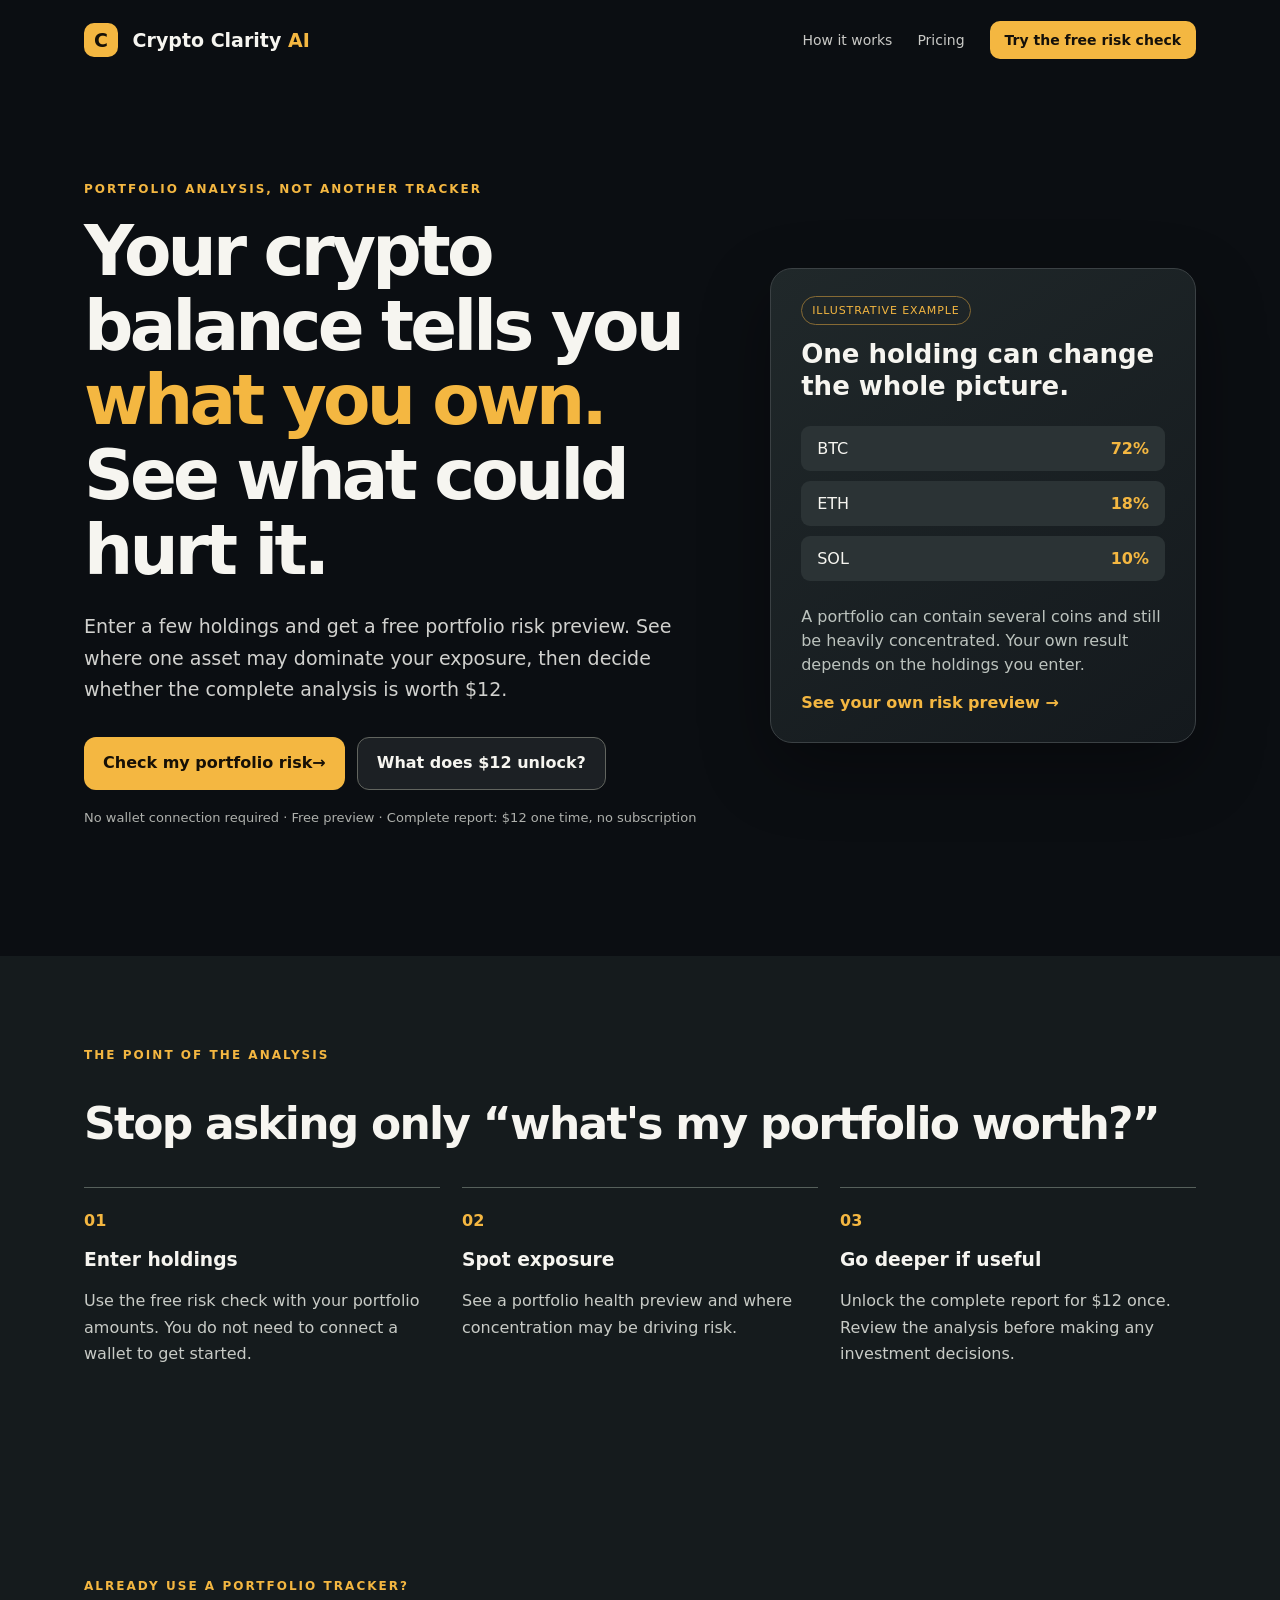
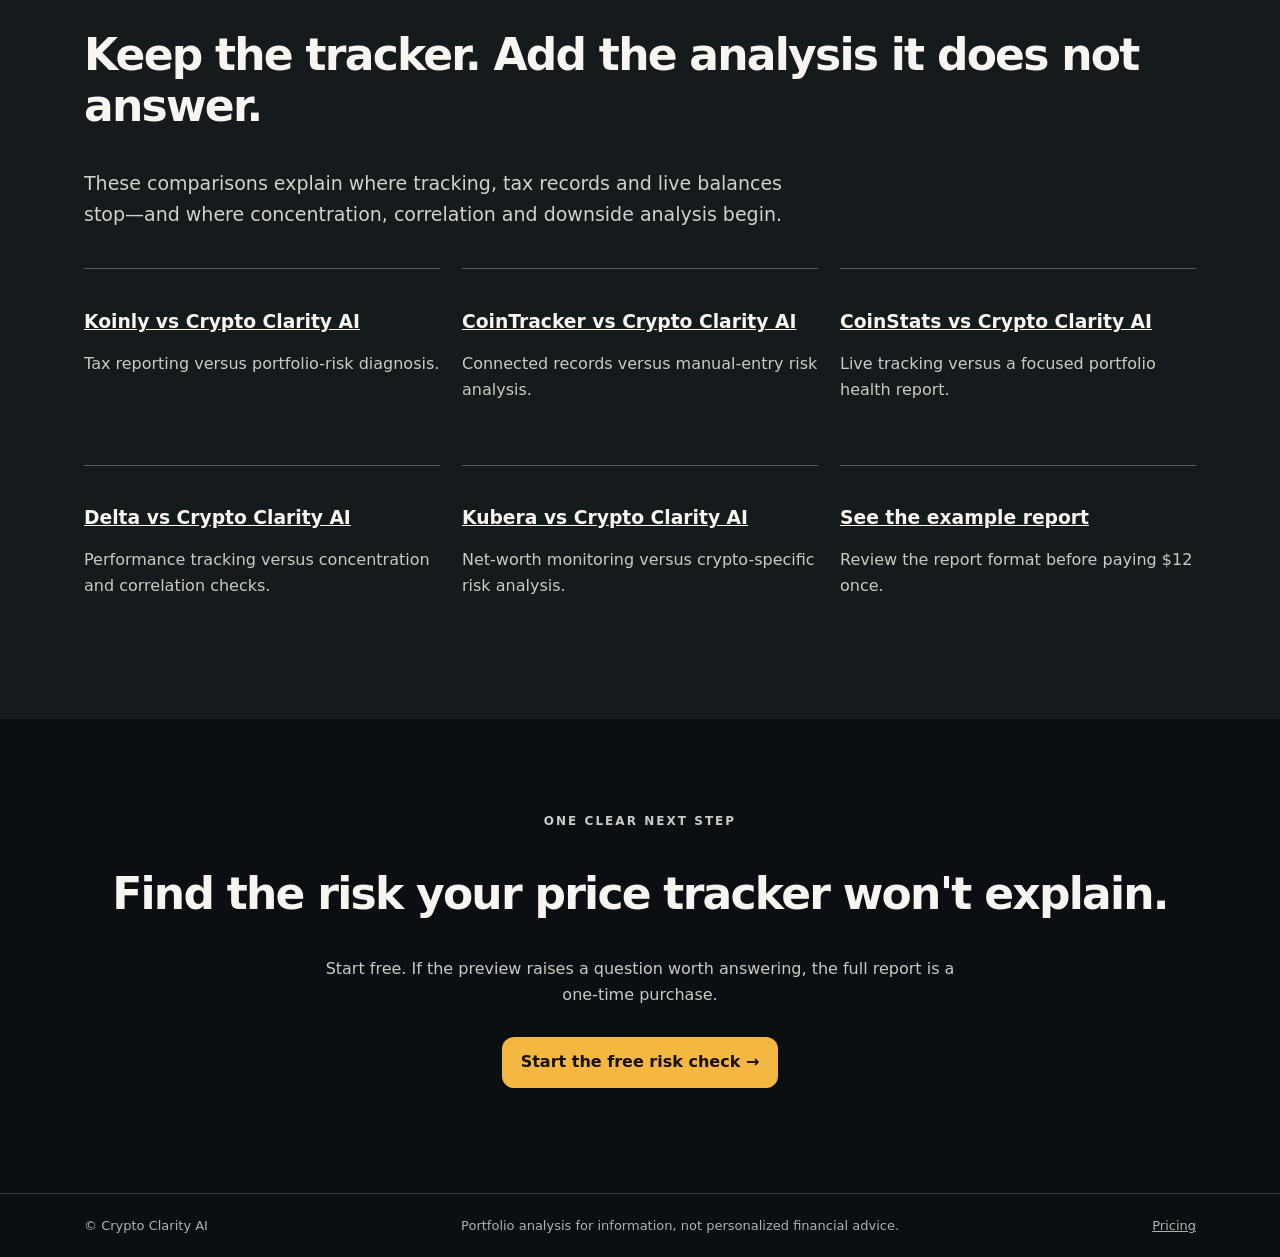
==== commit 17df87a6: "Add comparison and proof paths to repaired CCAI homepage" ====
--- a/index.html
+++ b/index.html
@@ -22,6 +22,7 @@
       <div class="card preview" aria-label="Illustrative portfolio risk preview"><span class="chip">ILLUSTRATIVE EXAMPLE</span><h2>One holding can change the whole picture.</h2><div class="sample"><div><span>BTC</span><strong>72%</strong></div><div><span>ETH</span><strong>18%</strong></div><div><span>SOL</span><strong>10%</strong></div></div><p class="notice">A portfolio can contain several coins and still be heavily concentrated. Your own result depends on the holdings you enter.</p><a data-demo href="https://app.cryptoclarityai.com/demo">See your own risk preview →</a></div>
     </section>
     <section class="band" id="how"><div class="wrap"><p class="eyebrow">THE POINT OF THE ANALYSIS</p><h2>Stop asking only “what's my portfolio worth?”</h2><div class="grid"><article><span class="num">01</span><h3>Enter holdings</h3><p>Use the free risk check with your portfolio amounts. You do not need to connect a wallet to get started.</p></article><article><span class="num">02</span><h3>Spot exposure</h3><p>See a portfolio health preview and where concentration may be driving risk.</p></article><article><span class="num">03</span><h3>Go deeper if useful</h3><p>Unlock the complete report for $12 once. Review the analysis before making any investment decisions.</p></article></div></div></section>
+    <section class="band" aria-labelledby="compare-heading"><div class="wrap"><p class="eyebrow">ALREADY USE A PORTFOLIO TRACKER?</p><h2 id="compare-heading">Keep the tracker. Add the analysis it does not answer.</h2><p class="lead">These comparisons explain where tracking, tax records and live balances stop—and where concentration, correlation and downside analysis begin.</p><div class="grid"><article><h3><a href="/crypto-clarity-vs-koinly">Koinly vs Crypto Clarity AI</a></h3><p>Tax reporting versus portfolio-risk diagnosis.</p></article><article><h3><a href="/crypto-clarity-vs-cointracker">CoinTracker vs Crypto Clarity AI</a></h3><p>Connected records versus manual-entry risk analysis.</p></article><article><h3><a href="/crypto-clarity-vs-coinstats">CoinStats vs Crypto Clarity AI</a></h3><p>Live tracking versus a focused portfolio health report.</p></article><article><h3><a href="/crypto-clarity-vs-delta">Delta vs Crypto Clarity AI</a></h3><p>Performance tracking versus concentration and correlation checks.</p></article><article><h3><a href="/crypto-clarity-vs-kubera">Kubera vs Crypto Clarity AI</a></h3><p>Net-worth monitoring versus crypto-specific risk analysis.</p></article><article><h3><a href="/example-portfolio-report">See the example report</a></h3><p>Review the report format before paying $12 once.</p></article></div></div></section>
     <section class="wrap close"><p class="eyebrow">ONE CLEAR NEXT STEP</p><h2>Find the risk your price tracker won't explain.</h2><p>Start free. If the preview raises a question worth answering, the full report is a one-time purchase.</p><a class="button primary" data-demo href="https://app.cryptoclarityai.com/demo">Start the free risk check →</a></section>
   </main>
   <footer><div class="wrap foot"><span>© Crypto Clarity AI</span><span>Portfolio analysis for information, not personalized financial advice.</span><a href="/pricing">Pricing</a></div></footer>
